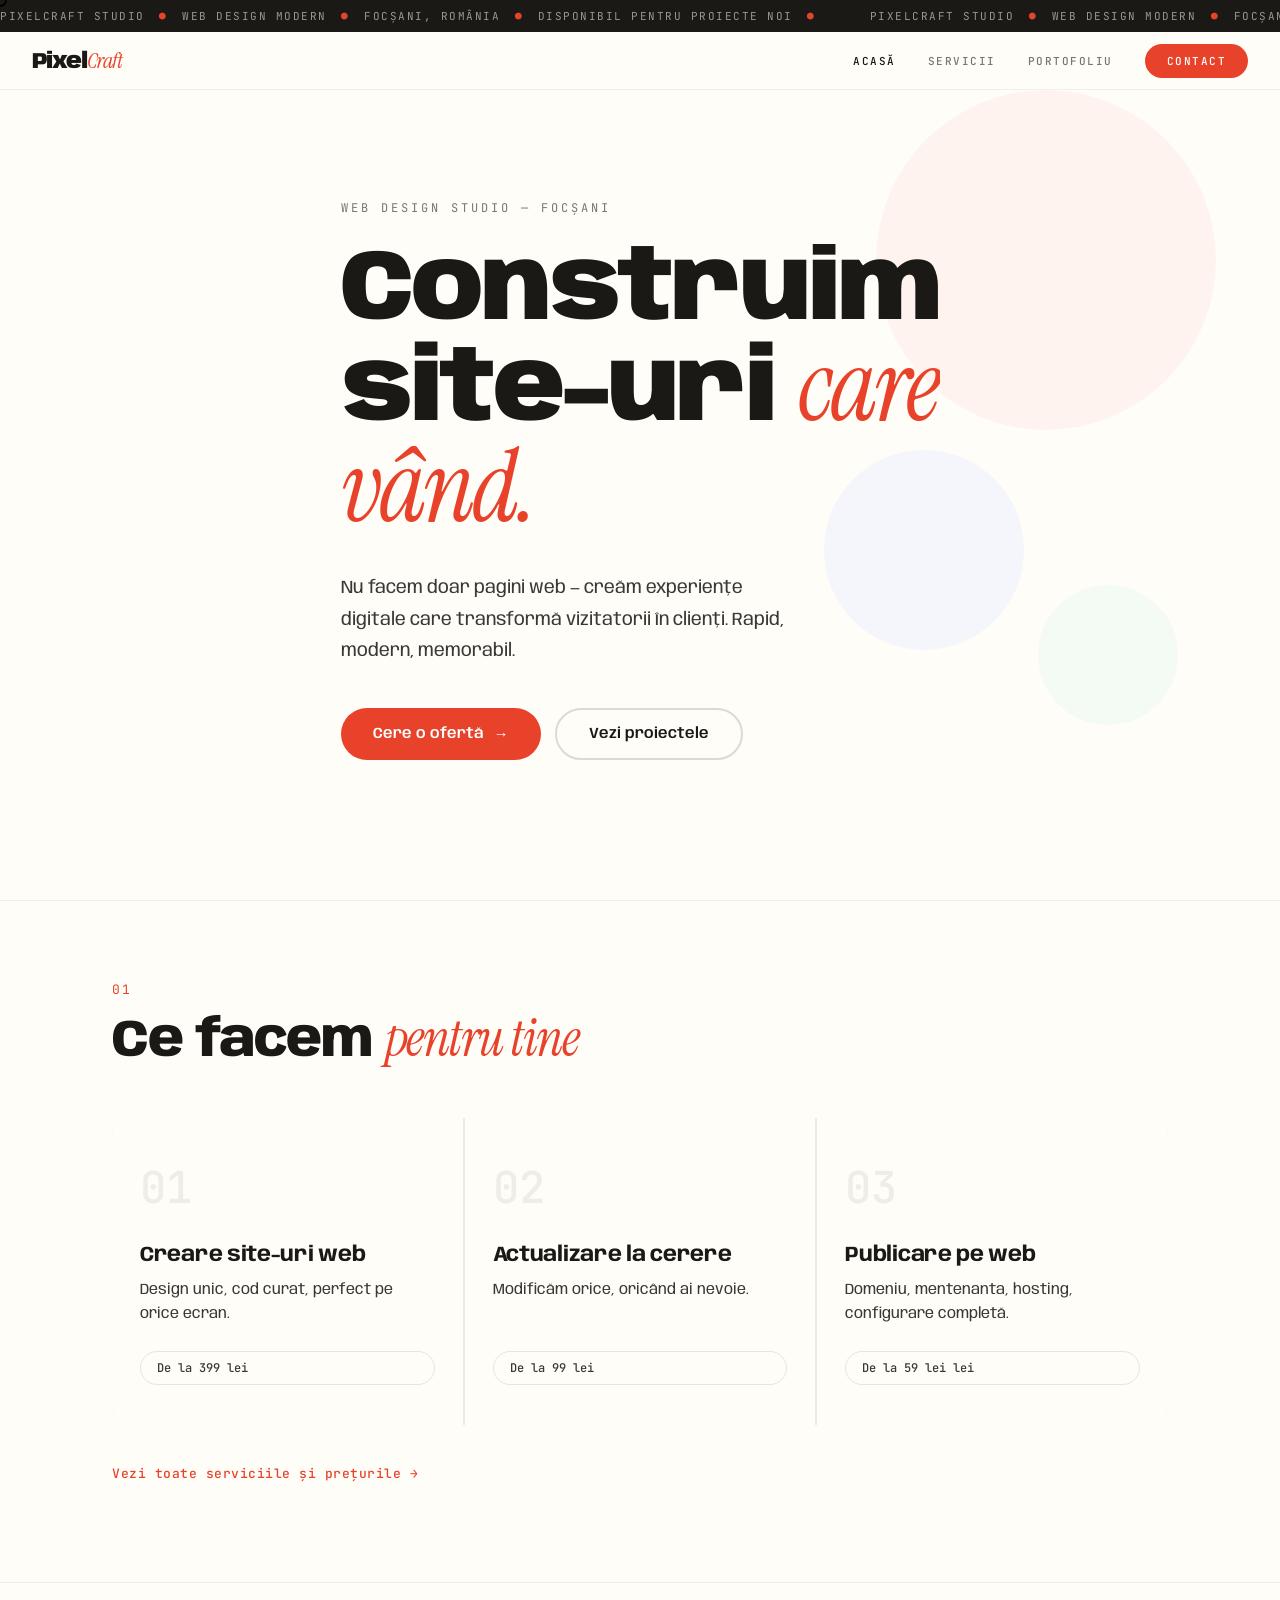
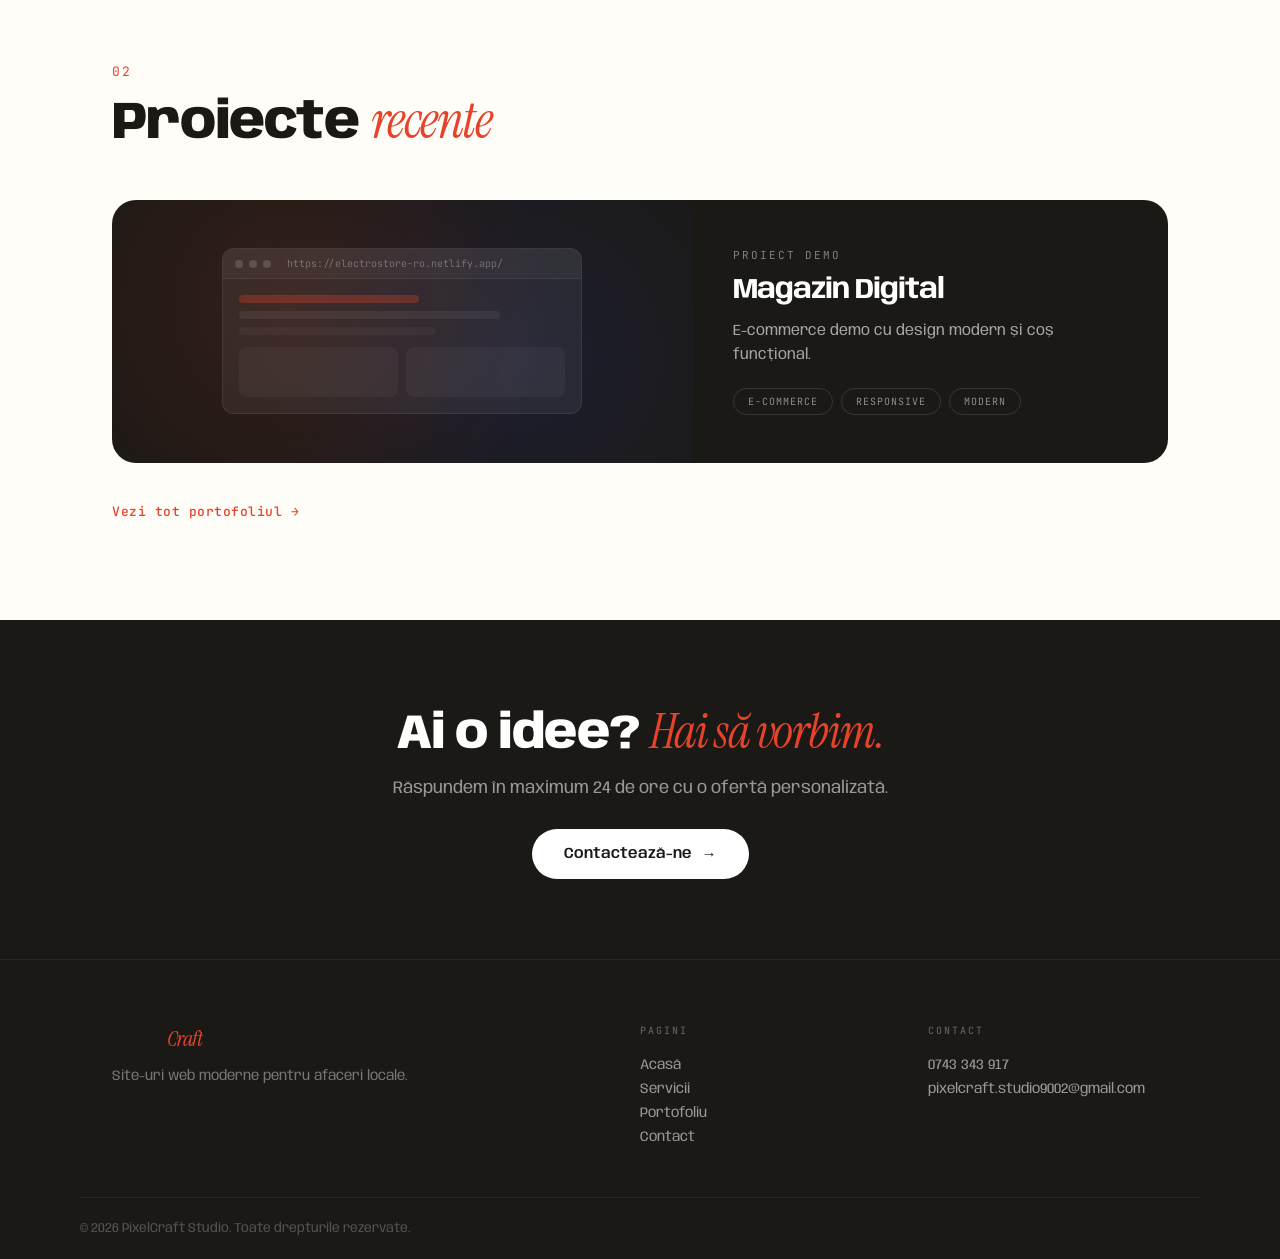
==== index.html @ baebae5f "Add files via upload" ====
<!DOCTYPE html>
<html lang="ro">
<head>
<meta charset="UTF-8">
<meta name="viewport" content="width=device-width, initial-scale=1.0">
<title>PixelCraft Studio — Site-uri Web Moderne</title>
<link href="https://fonts.googleapis.com/css2?family=Instrument+Serif:ital@0;1&family=Anybody:wght@300;400;500;600;700;800;900&family=JetBrains+Mono:wght@400;500&display=swap" rel="stylesheet">
<link rel="stylesheet" href="style.css">
</head>
<body>

<!-- CURSOR -->
<div class="cursor" id="cursor"></div>

<!-- MARQUEE -->
<div class="marquee-wrap">
  <div class="marquee" id="marquee">
    <span>PixelCraft Studio <b class="dot">●</b> Web Design Modern <b class="dot">●</b> Focșani, România <b class="dot">●</b> Disponibil pentru proiecte noi <b class="dot">●</b></span>
    <span>PixelCraft Studio <b class="dot">●</b> Web Design Modern <b class="dot">●</b> Focșani, România <b class="dot">●</b> Disponibil pentru proiecte noi <b class="dot">●</b></span>
    <span>PixelCraft Studio <b class="dot">●</b> Web Design Modern <b class="dot">●</b> Focșani, România <b class="dot">●</b> Disponibil pentru proiecte noi <b class="dot">●</b></span>
    <span>PixelCraft Studio <b class="dot">●</b> Web Design Modern <b class="dot">●</b> Focșani, România <b class="dot">●</b> Disponibil pentru proiecte noi <b class="dot">●</b></span>
  </div>
</div>

<!-- NAV -->
<nav id="navbar">
  <a href="index.html" class="logo">Pixel<i>Craft</i></a>
  <ul class="nav-links" id="navLinks">
    <li><a href="index.html" class="active">Acasă</a></li>
    <li><a href="servicii.html">Servicii</a></li>
    <li><a href="portofoliu.html">Portofoliu</a></li>
    <li><a href="contact.html" class="cta-link">Contact</a></li>
  </ul>
  <button class="hamburger" id="hamburger" aria-label="Meniu">
    <span></span><span></span><span></span>
  </button>
</nav>

<!-- MOBILE MENU -->
<div class="mobile-menu" id="mobileMenu">
  <div class="mobile-menu-inner">
    <a href="index.html" class="mobile-link active">Acasă</a>
    <a href="servicii.html" class="mobile-link">Servicii</a>
    <a href="portofoliu.html" class="mobile-link">Portofoliu</a>
    <a href="contact.html" class="mobile-link">Contact</a>
    <div class="mobile-menu-footer">
      <p>pixelcraft.studio9002@gmail.com</p>
      <p>0743 343 917</p>
    </div>
  </div>
</div>

<!-- HERO -->
<header class="hero">
  <div class="hero-inner">
    <p class="hero-eyebrow anim">Web Design Studio — Focșani</p>
    <h1 class="hero-title">
      <span class="line"><span class="anim anim-d1">Construim</span></span>
      <span class="line"><span class="anim anim-d2">site-uri <em class="accent-italic">care</em></span></span>
      <span class="line"><span class="anim anim-d3"><em class="accent-italic">vând.</em></span></span>
    </h1>
    <p class="hero-desc anim anim-d4">Nu facem doar pagini web — creăm experiențe digitale care transformă vizitatorii în clienți. Rapid, modern, memorabil.</p>
    <div class="hero-buttons anim anim-d5">
      <a href="contact.html" class="btn-primary">Cere o ofertă <span class="btn-arrow">→</span></a>
      <a href="portofoliu.html" class="btn-outline">Vezi proiectele</a>
    </div>
  </div>

  <div class="hero-shapes">
    <div class="blob blob-1"></div>
    <div class="blob blob-2"></div>
    <div class="blob blob-3"></div>
  </div>
</header>

<!-- SERVICII PREVIEW -->
<section class="home-services">
  <div class="container">
    <div class="section-header anim">
      <span class="section-num">01</span>
      <h2 class="section-title">Ce facem <em class="accent-italic">pentru tine</em></h2>
    </div>

    <div class="services-preview">
      <a href="servicii.html" class="service-preview-card anim">
        <span class="sp-num">01</span>
        <h3 class="sp-name">Creare site-uri web</h3>
        <p class="sp-desc">Design unic, cod curat, perfect pe orice ecran.</p>
        <span class="sp-price">De la 399 lei</span>
        <span class="sp-arrow">→</span>
      </a>
      <a href="servicii.html" class="service-preview-card anim anim-delay-1">
        <span class="sp-num">02</span>
        <h3 class="sp-name">Actualizare la cerere</h3>
        <p class="sp-desc">Modificăm orice, oricând ai nevoie.</p>
        <span class="sp-price">De la 99 lei</span>
        <span class="sp-arrow">→</span>
      </a>
      <a href="servicii.html" class="service-preview-card anim anim-delay-2">
        <span class="sp-num">03</span>
        <h3 class="sp-name">Publicare pe web</h3>
        <p class="sp-desc">Domeniu, mentenanta, hosting, configurare completă.</p>
        <span class="sp-price">De la 59 lei lei</span>
        <span class="sp-arrow">→</span>
      </a>
    </div>

    <div class="section-cta anim">
      <a href="servicii.html" class="link-arrow">Vezi toate serviciile și prețurile →</a>
    </div>
  </div>
</section>

<!-- PORTOFOLIU PREVIEW -->
<section class="home-portfolio">
  <div class="container">
    <div class="section-header anim">
      <span class="section-num">02</span>
      <h2 class="section-title">Proiecte <em class="accent-italic">recente</em></h2>
    </div>

    <div class="portfolio-preview anim">
      <div class="pp-card">
        <div class="pp-visual">
          <div class="pp-browser">
            <div class="pp-browser-bar">
              <span class="pp-dot"></span><span class="pp-dot"></span><span class="pp-dot"></span>
              <span class="pp-url">https://electrostore-ro.netlify.app/</span>
            </div>
            <div class="pp-browser-body">
              <div class="pp-line pp-line-accent"></div>
              <div class="pp-line pp-line-80"></div>
              <div class="pp-line pp-line-60"></div>
              <div class="pp-blocks">
                <div class="pp-block"></div>
                <div class="pp-block"></div>
              </div>
            </div>
          </div>
        </div>
        <div class="pp-info">
          <span class="pp-label">Proiect Demo</span>
          <h3 class="pp-name">Magazin Digital</h3>
          <p class="pp-desc">E-commerce demo cu design modern și coș funcțional.</p>
          <div class="pp-tags">
            <span>E-commerce</span><span>Responsive</span><span>Modern</span>
          </div>
        </div>
      </div>
    </div>

    <div class="section-cta anim">
      <a href="portofoliu.html" class="link-arrow">Vezi tot portofoliul →</a>
    </div>
  </div>
</section>

<!-- CTA BAND -->
<section class="cta-band">
  <div class="container">
    <div class="cta-content anim">
      <h2 class="cta-title">Ai o idee? <em class="accent-italic">Hai să vorbim.</em></h2>
      <p class="cta-desc">Răspundem în maximum 24 de ore cu o ofertă personalizată.</p>
      <a href="contact.html" class="btn-primary btn-light">Contactează-ne <span class="btn-arrow">→</span></a>
    </div>
  </div>
</section>

<!-- FOOTER -->
<footer class="site-footer">
  <div class="container footer-grid">
    <div class="footer-brand">
      <span class="logo">Pixel<i>Craft</i></span>
      <p class="footer-tagline">Site-uri web moderne pentru afaceri locale.</p>
    </div>
    <div class="footer-nav">
      <p class="footer-heading">Pagini</p>
      <a href="index.html">Acasă</a>
      <a href="servicii.html">Servicii</a>
      <a href="portofoliu.html">Portofoliu</a>
      <a href="contact.html">Contact</a>
    </div>
    <div class="footer-contact">
      <p class="footer-heading">Contact</p>
      <a href="tel:0743343917">0743 343 917</a>
      <a href="mailto:pixelcraft.studio9002@gmail.com">pixelcraft.studio9002@gmail.com</a>
    </div>
  </div>
  <div class="container footer-bottom">
    <p>© 2026 PixelCraft Studio. Toate drepturile rezervate.</p>
  </div>
</footer>

<script src="main.js"></script>
</body>
</html>
---- style.css ----
/* ===========================
   PIXELCRAFT STUDIO — STYLES
   =========================== */

:root {
  --cream: #FFFDF8;
  --sand: #F5F1EA;
  --ink: #1B1916;
  --ink-body: #3B3835;
  --ink-muted: #7A756E;
  --pop: #E8432A;
  --pop-dark: #C5331C;
  --pop-soft: #FFF0ED;
  --blue: #2B4AFF;
  --blue-soft: #EEF1FF;
  --green: #1A9E5C;
  --green-soft: #EAFAF2;
  --font-display: 'Anybody', sans-serif;
  --font-serif: 'Instrument Serif', serif;
  --font-mono: 'JetBrains Mono', monospace;
}

* { margin: 0; padding: 0; box-sizing: border-box; }
html { scroll-behavior: smooth; }

body {
  font-family: var(--font-display);
  background: var(--cream);
  color: var(--ink);
  overflow-x: hidden;
  cursor: none;
  -webkit-font-smoothing: antialiased;
}

.container {
  max-width: 1120px;
  margin: 0 auto;
  padding: 0 32px;
}

/* ============ CURSOR ============ */
.cursor {
  width: 14px; height: 14px;
  border: 2px solid var(--ink);
  border-radius: 50%;
  position: fixed; top: 0; left: 0;
  pointer-events: none; z-index: 9999;
  transition: width 0.25s, height 0.25s, margin 0.25s, background 0.25s, border-color 0.25s;
  margin-left: -7px; margin-top: -7px;
  mix-blend-mode: difference;
}
.cursor.hover {
  width: 44px; height: 44px;
  margin-left: -22px; margin-top: -22px;
  background: #fff; border-color: #fff;
}

/* ============ MARQUEE ============ */
.marquee-wrap {
  background: var(--ink);
  overflow: hidden;
  padding: 9px 0;
  position: fixed; top: 0; left: 0; right: 0;
  z-index: 200;
}
.marquee {
  display: flex; gap: 48px;
  animation: ticker 22s linear infinite;
  white-space: nowrap; width: max-content;
}
.marquee span {
  font-family: var(--font-mono);
  font-size: 11px;
  letter-spacing: 1.5px;
  text-transform: uppercase;
  color: rgba(255,255,255,0.55);
}
.marquee .dot { color: var(--pop); margin: 0 6px; }
@keyframes ticker {
  0% { transform: translateX(0); }
  100% { transform: translateX(-50%); }
}

/* ============ NAV ============ */
nav {
  position: fixed;
  top: 32px; left: 0; right: 0;
  z-index: 150;
  padding: 14px 32px;
  display: flex; align-items: center; justify-content: space-between;
  background: rgba(255,253,248,0.8);
  backdrop-filter: blur(20px);
  -webkit-backdrop-filter: blur(20px);
  border-bottom: 1px solid rgba(27,25,22,0.06);
}
.logo {
  font-family: var(--font-display);
  font-weight: 900; font-size: 22px;
  text-decoration: none; color: var(--ink);
  letter-spacing: -1px;
}
.logo i {
  font-family: var(--font-serif);
  font-style: italic; color: var(--pop); font-weight: 400;
}
.nav-links {
  display: flex; gap: 32px; list-style: none; align-items: center;
}
.nav-links a {
  font-family: var(--font-mono);
  font-size: 11px; text-transform: uppercase;
  letter-spacing: 1.5px; color: var(--ink-muted);
  text-decoration: none; transition: color 0.3s;
  font-weight: 500;
}
.nav-links a:hover, .nav-links a.active { color: var(--ink); }
.nav-links .cta-link {
  background: var(--pop); color: #fff !important;
  padding: 10px 22px; border-radius: 100px;
  transition: all 0.3s;
}
.nav-links .cta-link:hover { background: var(--pop-dark); transform: scale(1.04); }

.hamburger {
  display: none; background: none; border: none;
  cursor: pointer; padding: 4px; z-index: 210;
}
.hamburger span {
  display: block; width: 26px; height: 2px;
  background: var(--ink); margin: 6px 0;
  transition: all 0.3s; border-radius: 2px;
}
.hamburger.open span:nth-child(1) { transform: rotate(45deg) translate(5px, 6px); }
.hamburger.open span:nth-child(2) { opacity: 0; }
.hamburger.open span:nth-child(3) { transform: rotate(-45deg) translate(5px, -6px); }

/* ============ MOBILE MENU ============ */
.mobile-menu {
  position: fixed; inset: 0;
  background: var(--cream);
  z-index: 190;
  display: flex; align-items: center; justify-content: center;
  opacity: 0; pointer-events: none;
  transition: opacity 0.4s;
}
.mobile-menu.open { opacity: 1; pointer-events: all; }
.mobile-menu-inner { text-align: center; }
.mobile-link {
  display: block;
  font-family: var(--font-display);
  font-weight: 800; font-size: 36px;
  letter-spacing: -1px;
  color: var(--ink); text-decoration: none;
  padding: 14px 0;
  transition: color 0.3s;
}
.mobile-link:hover, .mobile-link.active { color: var(--pop); }
.mobile-menu-footer {
  margin-top: 40px;
  font-family: var(--font-mono);
  font-size: 12px; color: var(--ink-muted);
  line-height: 2;
}

/* ============ TYPOGRAPHY ============ */
.accent-italic {
  font-family: var(--font-serif);
  font-style: italic; font-weight: 400;
  color: var(--pop);
}
.section-num {
  font-family: var(--font-mono);
  font-size: 13px; color: var(--pop);
  letter-spacing: 2px; margin-bottom: 14px;
  display: block;
}
.section-title {
  font-family: var(--font-display);
  font-weight: 800;
  font-size: clamp(32px, 4.5vw, 52px);
  letter-spacing: -1.5px; line-height: 1.05;
  color: var(--ink);
}
.section-header { margin-bottom: 48px; }

/* ============ BUTTONS ============ */
.btn-primary {
  display: inline-flex; align-items: center; gap: 10px;
  background: var(--pop); color: #fff;
  font-family: var(--font-display);
  font-size: 15px; font-weight: 600;
  padding: 16px 32px; border-radius: 100px;
  text-decoration: none; border: none; cursor: pointer;
  transition: all 0.35s cubic-bezier(0.16,1,0.3,1);
}
.btn-primary:hover {
  background: var(--pop-dark);
  transform: translateY(-2px);
  box-shadow: 0 10px 30px rgba(232,67,42,0.25);
}
.btn-arrow { transition: transform 0.3s; }
.btn-primary:hover .btn-arrow { transform: translateX(4px); }

.btn-outline {
  display: inline-flex; align-items: center; gap: 10px;
  background: transparent; color: var(--ink);
  font-family: var(--font-display);
  font-size: 15px; font-weight: 600;
  padding: 16px 32px; border-radius: 100px;
  text-decoration: none;
  border: 2px solid rgba(27,25,22,0.15);
  transition: all 0.35s;
}
.btn-outline:hover {
  border-color: var(--ink);
  transform: translateY(-2px);
}

.btn-light {
  background: #fff; color: var(--ink);
}
.btn-light:hover {
  background: var(--sand);
  box-shadow: 0 10px 30px rgba(0,0,0,0.1);
}

.link-arrow {
  font-family: var(--font-mono);
  font-size: 13px; letter-spacing: 0.5px;
  color: var(--pop); text-decoration: none;
  font-weight: 500;
  transition: letter-spacing 0.3s;
}
.link-arrow:hover { letter-spacing: 1.5px; }

.section-cta { margin-top: 40px; }

/* ============ HERO ============ */
.hero {
  min-height: 100vh;
  display: flex; align-items: center;
  padding: 140px 0 80px;
  position: relative; overflow: hidden;
}
.hero-inner {
  max-width: 1120px; margin: 0 auto;
  padding: 0 32px; position: relative; z-index: 2;
}
.hero-eyebrow {
  font-family: var(--font-mono);
  font-size: 12px; letter-spacing: 3px;
  text-transform: uppercase;
  color: var(--ink-muted); margin-bottom: 28px;
}
.hero-title {
  font-family: var(--font-display);
  font-weight: 900;
  font-size: clamp(48px, 8vw, 100px);
  line-height: 0.95; letter-spacing: -3px;
  margin-bottom: 32px; color: var(--ink);
}
.hero-title .line {
  display: block; overflow: hidden;
}
.hero-title .line span {
  display: inline-block;
}
.hero-desc {
  font-size: 18px; color: var(--ink-body);
  max-width: 460px; line-height: 1.75;
  font-weight: 400; margin-bottom: 40px;
}
.hero-buttons { display: flex; gap: 14px; flex-wrap: wrap; }

.hero-shapes {
  position: absolute; inset: 0; z-index: 1;
  pointer-events: none;
}
.blob {
  position: absolute; border-radius: 50%;
  animation: morph 10s ease-in-out infinite;
}
.blob-1 {
  width: 340px; height: 340px;
  background: var(--pop-soft);
  top: 10%; right: 5%;
  opacity: 0.7;
}
.blob-2 {
  width: 200px; height: 200px;
  background: var(--blue-soft);
  top: 50%; right: 20%;
  animation-delay: -3s; opacity: 0.6;
}
.blob-3 {
  width: 140px; height: 140px;
  background: var(--green-soft);
  top: 65%; right: 8%;
  animation-delay: -6s; opacity: 0.5;
}
@keyframes morph {
  0%, 100% { border-radius: 60% 40% 30% 70% / 60% 30% 70% 40%; }
  33% { border-radius: 30% 60% 70% 40% / 50% 60% 30% 60%; }
  66% { border-radius: 50% 60% 30% 60% / 30% 40% 70% 60%; }
}

/* ============ HOME SERVICES ============ */
.home-services {
  padding: 80px 0 100px;
  border-top: 1px solid rgba(27,25,22,0.06);
}
.services-preview {
  display: grid; grid-template-columns: repeat(3, 1fr);
  gap: 2px; background: rgba(27,25,22,0.08);
  border-radius: 20px; overflow: hidden;
}
.service-preview-card {
  background: var(--cream);
  padding: 40px 28px;
  text-decoration: none; color: var(--ink);
  position: relative; overflow: hidden;
  transition: all 0.5s cubic-bezier(0.16,1,0.3,1);
  display: flex; flex-direction: column;
}
.service-preview-card::before {
  content: ''; position: absolute; inset: 0;
  background: var(--ink);
  transform: translateY(101%);
  transition: transform 0.5s cubic-bezier(0.16,1,0.3,1);
  z-index: 0;
}
.service-preview-card:hover::before { transform: translateY(0); }
.service-preview-card > * { position: relative; z-index: 1; }
.service-preview-card:hover { color: #fff; }
.service-preview-card:hover .sp-num { color: var(--pop); }
.service-preview-card:hover .sp-desc { color: rgba(255,255,255,0.6); }
.service-preview-card:hover .sp-price { background: rgba(255,255,255,0.1); color: #fff; border-color: rgba(255,255,255,0.2); }
.service-preview-card:hover .sp-arrow { opacity: 1; transform: translateX(0); }

.sp-num {
  font-family: var(--font-mono);
  font-size: 44px; font-weight: 500;
  color: rgba(27,25,22,0.07);
  margin-bottom: 28px; transition: color 0.5s;
}
.sp-name {
  font-family: var(--font-display);
  font-size: 21px; font-weight: 700;
  letter-spacing: -0.3px; margin-bottom: 12px;
}
.sp-desc {
  font-size: 15px; color: var(--ink-body);
  line-height: 1.65; font-weight: 400;
  margin-bottom: 24px; transition: color 0.5s;
  flex: 1;
}
.sp-price {
  display: inline-block;
  font-family: var(--font-mono);
  font-size: 12px; font-weight: 500;
  padding: 8px 16px;
  border: 1px solid rgba(27,25,22,0.1);
  border-radius: 100px;
  color: var(--ink-body);
  transition: all 0.5s;
}
.sp-arrow {
  position: absolute;
  bottom: 40px; right: 28px;
  font-size: 22px; color: var(--pop);
  opacity: 0; transform: translateX(-10px);
  transition: all 0.4s;
}

/* ============ HOME PORTFOLIO ============ */
.home-portfolio {
  padding: 80px 0 100px;
  border-top: 1px solid rgba(27,25,22,0.06);
}
.portfolio-preview { margin-top: 0; }
.pp-card {
  display: grid; grid-template-columns: 1.1fr 0.9fr;
  background: var(--ink); border-radius: 24px;
  overflow: hidden;
  transition: transform 0.5s cubic-bezier(0.16,1,0.3,1);
}
.pp-card:hover { transform: scale(0.99); }

.pp-visual {
  padding: 40px; display: flex;
  align-items: center; justify-content: center;
  position: relative;
  background:
    radial-gradient(circle at 30% 40%, rgba(232,67,42,0.12) 0%, transparent 60%),
    radial-gradient(circle at 70% 60%, rgba(43,74,255,0.1) 0%, transparent 60%);
}
.pp-browser {
  width: 100%; max-width: 360px;
  background: rgba(255,255,255,0.06);
  border: 1px solid rgba(255,255,255,0.08);
  border-radius: 12px; overflow: hidden;
}
.pp-browser-bar {
  height: 30px;
  background: rgba(255,255,255,0.04);
  display: flex; align-items: center;
  gap: 6px; padding: 0 12px;
  border-bottom: 1px solid rgba(255,255,255,0.06);
}
.pp-dot {
  width: 8px; height: 8px;
  border-radius: 50%;
  background: rgba(255,255,255,0.15);
}
.pp-url {
  font-family: var(--font-mono);
  font-size: 10px; color: rgba(255,255,255,0.3);
  margin-left: 10px;
}
.pp-browser-body { padding: 16px; }
.pp-line {
  height: 8px; border-radius: 100px;
  margin-bottom: 8px;
}
.pp-line-accent { width: 55%; background: rgba(232,67,42,0.3); }
.pp-line-80 { width: 80%; background: rgba(255,255,255,0.06); }
.pp-line-60 { width: 60%; background: rgba(255,255,255,0.04); }
.pp-blocks {
  display: grid; grid-template-columns: 1fr 1fr;
  gap: 8px; margin-top: 12px;
}
.pp-block {
  height: 50px; border-radius: 8px;
  background: rgba(255,255,255,0.04);
}

.pp-info {
  padding: 48px 40px;
  display: flex; flex-direction: column;
  justify-content: center; color: #fff;
}
.pp-label {
  font-family: var(--font-mono);
  font-size: 11px; letter-spacing: 2px;
  text-transform: uppercase;
  color: rgba(255,255,255,0.45);
  margin-bottom: 14px;
}
.pp-name {
  font-family: var(--font-display);
  font-size: 28px; font-weight: 700;
  letter-spacing: -1px; margin-bottom: 14px;
}
.pp-desc {
  font-size: 15px; color: rgba(255,255,255,0.6);
  line-height: 1.65; margin-bottom: 20px;
}
.pp-tags { display: flex; gap: 8px; flex-wrap: wrap; }
.pp-tags span {
  font-family: var(--font-mono);
  font-size: 10px; letter-spacing: 1px;
  text-transform: uppercase;
  padding: 6px 14px; border-radius: 100px;
  border: 1px solid rgba(255,255,255,0.12);
  color: rgba(255,255,255,0.5);
}

/* ============ CTA BAND ============ */
.cta-band {
  background: var(--ink);
  padding: 80px 0;
}
.cta-content { text-align: center; }
.cta-title {
  font-family: var(--font-display);
  font-weight: 800;
  font-size: clamp(30px, 4vw, 48px);
  letter-spacing: -1.5px;
  color: #fff; margin-bottom: 16px;
}
.cta-desc {
  font-size: 17px; color: rgba(255,255,255,0.55);
  margin-bottom: 32px; font-weight: 400;
}

/* ============ FOOTER ============ */
.site-footer {
  background: var(--ink);
  padding: 64px 0 0;
  border-top: 1px solid rgba(255,255,255,0.05);
}
.footer-grid {
  display: grid;
  grid-template-columns: 2fr 1fr 1fr;
  gap: 48px;
  padding-bottom: 48px;
  border-bottom: 1px solid rgba(255,255,255,0.06);
}
.footer-brand .logo { display: inline-block; margin-bottom: 12px; }
.footer-brand .logo i { color: var(--pop); }
.footer-tagline {
  font-size: 14px; color: rgba(255,255,255,0.4);
  font-weight: 400; line-height: 1.6;
}
.footer-heading {
  font-family: var(--font-mono);
  font-size: 10px; letter-spacing: 2px;
  text-transform: uppercase;
  color: rgba(255,255,255,0.35);
  margin-bottom: 16px;
}
.footer-nav a, .footer-contact a {
  display: block;
  font-size: 14px; color: rgba(255,255,255,0.55);
  text-decoration: none;
  padding: 5px 0; transition: color 0.3s;
}
.footer-nav a:hover, .footer-contact a:hover { color: #fff; }
.footer-bottom {
  padding: 24px 0;
  font-size: 13px; color: rgba(255,255,255,0.25);
}

/* ============ ANIMATIONS ============ */
.anim {
  opacity: 0; transform: translateY(30px);
  transition: all 0.8s cubic-bezier(0.16,1,0.3,1);
}
.anim.in { opacity: 1; transform: translateY(0); }
.anim-delay-1 { transition-delay: 0.1s; }
.anim-delay-2 { transition-delay: 0.2s; }
.anim-d1 { transition-delay: 0.2s; }
.anim-d2 { transition-delay: 0.35s; }
.anim-d3 { transition-delay: 0.5s; }
.anim-d4 { transition-delay: 0.65s; }
.anim-d5 { transition-delay: 0.8s; }

/* ============ SERVICII PAGE ============ */
.page-header {
  padding: 160px 0 60px;
  border-bottom: 1px solid rgba(27,25,22,0.06);
}
.page-title {
  font-family: var(--font-display);
  font-weight: 900;
  font-size: clamp(40px, 6vw, 72px);
  letter-spacing: -2px; line-height: 1;
  color: var(--ink); margin-bottom: 16px;
}
.page-subtitle {
  font-size: 18px; color: var(--ink-body);
  font-weight: 400; max-width: 500px;
  line-height: 1.7;
}

.services-full {
  padding: 80px 0;
}
.service-full-card {
  display: grid; grid-template-columns: 1fr 1.3fr;
  gap: 60px; padding: 60px 0;
  border-bottom: 1px solid rgba(27,25,22,0.06);
  align-items: start;
}
.service-full-card:last-child { border-bottom: none; }
.sf-left {}
.sf-num {
  font-family: var(--font-mono);
  font-size: 64px; font-weight: 500;
  color: rgba(27,25,22,0.06);
  margin-bottom: 16px;
}
.sf-name {
  font-family: var(--font-display);
  font-size: 32px; font-weight: 800;
  letter-spacing: -1px; margin-bottom: 8px;
}
.sf-price-tag {
  font-family: var(--font-mono);
  font-size: 14px; font-weight: 500;
  color: var(--pop);
}
.sf-right {}
.sf-desc {
  font-size: 16px; color: var(--ink-body);
  line-height: 1.8; margin-bottom: 24px;
  font-weight: 400;
}
.sf-features {
  list-style: none;
  display: flex; flex-direction: column; gap: 12px;
}
.sf-features li {
  font-size: 15px; color: var(--ink-body);
  display: flex; align-items: center; gap: 12px;
  font-weight: 400;
}
.sf-features li::before {
  content: '→';
  color: var(--pop);
  font-weight: 600;
  flex-shrink: 0;
}

/* PRICING TABLE on Servicii page */
.pricing-section {
  padding: 80px 0 100px;
  border-top: 1px solid rgba(27,25,22,0.06);
}
.pricing-layout {
  display: grid; grid-template-columns: repeat(3, 1fr);
  gap: 0; margin-top: 48px;
  border: 1px solid rgba(27,25,22,0.08);
  border-radius: 24px; overflow: hidden;
}
.pricing-col {
  padding: 44px 28px;
  border-right: 1px solid rgba(27,25,22,0.06);
  transition: all 0.4s;
}
.pricing-col:last-child { border-right: none; }
.pricing-col.highlight { background: var(--ink); color: #fff; }
.pricing-col:not(.highlight):hover { background: var(--sand); }

.pricing-badge {
  font-family: var(--font-mono);
  font-size: 10px; letter-spacing: 2px;
  text-transform: uppercase;
  padding: 6px 14px; border-radius: 100px;
  display: inline-block; margin-bottom: 20px;
}
.pricing-col:not(.highlight) .pricing-badge { background: var(--sand); color: var(--ink-muted); }
.pricing-col.highlight .pricing-badge { background: var(--pop); color: #fff; }

.pricing-tier {
  font-family: var(--font-display);
  font-weight: 700; font-size: 22px;
  letter-spacing: -0.5px; margin-bottom: 6px;
}
.pricing-tier-desc {
  font-size: 14px; font-weight: 400; margin-bottom: 28px;
}
.pricing-col:not(.highlight) .pricing-tier-desc { color: var(--ink-muted); }
.pricing-col.highlight .pricing-tier-desc { color: rgba(255,255,255,0.5); }

.pricing-price {
  font-family: var(--font-display);
  font-weight: 900; font-size: 40px;
  letter-spacing: -2px; margin-bottom: 4px;
}
.pricing-price span { font-size: 16px; font-weight: 400; letter-spacing: 0; }
.pricing-col:not(.highlight) .pricing-price span { color: var(--ink-muted); }
.pricing-col.highlight .pricing-price span { color: rgba(255,255,255,0.5); }

.pricing-from {
  font-family: var(--font-mono);
  font-size: 11px; letter-spacing: 1px;
  margin-bottom: 28px;
}
.pricing-col:not(.highlight) .pricing-from { color: var(--ink-muted); }
.pricing-col.highlight .pricing-from { color: rgba(255,255,255,0.4); }

.pricing-list {
  list-style: none;
  display: flex; flex-direction: column; gap: 12px;
  margin-bottom: 32px;
}
.pricing-list li {
  font-size: 14px; font-weight: 400;
  display: flex; align-items: center; gap: 10px;
}
.pricing-list li::before {
  content: '→'; font-size: 12px; color: var(--pop);
  flex-shrink: 0;
}
.pricing-col:not(.highlight) .pricing-list li { color: var(--ink-body); }
.pricing-col.highlight .pricing-list li { color: rgba(255,255,255,0.7); }

.pricing-cta {
  display: block; width: 100%; padding: 14px;
  text-align: center;
  font-family: var(--font-mono);
  font-size: 12px; letter-spacing: 1.5px;
  text-transform: uppercase; text-decoration: none;
  border-radius: 100px; transition: all 0.3s;
}
.pricing-col:not(.highlight) .pricing-cta {
  border: 1px solid rgba(27,25,22,0.12); color: var(--ink);
}
.pricing-col:not(.highlight) .pricing-cta:hover {
  background: var(--ink); color: #fff; border-color: var(--ink);
}
.pricing-col.highlight .pricing-cta {
  background: var(--pop); color: #fff; border: none;
}
.pricing-col.highlight .pricing-cta:hover {
  background: var(--pop-dark); transform: scale(1.02);
}

/* ============ PORTOFOLIU PAGE ============ */
.portfolio-full { padding: 80px 0 100px; }
.portfolio-full-grid {
  display: grid; grid-template-columns: 1fr 1fr;
  gap: 28px;
}
.pf-card {
  border-radius: 20px; overflow: hidden;
  border: 1px solid rgba(27,25,22,0.06);
  transition: all 0.5s cubic-bezier(0.16,1,0.3,1);
  background: var(--cream);
}
.pf-card:hover {
  transform: translateY(-6px);
  box-shadow: 0 20px 50px rgba(0,0,0,0.07);
}
.pf-thumb {
  aspect-ratio: 16/9;
  background: var(--ink);
  display: flex; align-items: center; justify-content: center;
  position: relative; overflow: hidden;
  padding: 24px;
}
.pf-thumb::before {
  content: ''; position: absolute; inset: 0;
  background:
    radial-gradient(circle at 25% 35%, rgba(232,67,42,0.12), transparent 55%),
    radial-gradient(circle at 75% 65%, rgba(43,74,255,0.1), transparent 55%);
}
.pf-thumb .pp-browser {
  position: relative; z-index: 1;
  width: 85%; max-width: 340px;
}
.pf-info { padding: 28px; }
.pf-info h3 {
  font-family: var(--font-display);
  font-size: 22px; font-weight: 700;
  letter-spacing: -0.5px; margin-bottom: 8px;
  color: var(--ink);
}
.pf-info p {
  font-size: 15px; color: var(--ink-body);
  line-height: 1.6; margin-bottom: 16px;
}
.pf-info .pp-tags span {
  color: var(--ink-muted);
  border-color: rgba(27,25,22,0.1);
}

.pf-coming {
  border: 2px dashed rgba(27,25,22,0.12);
  background: transparent;
  display: flex; align-items: center; justify-content: center;
  min-height: 340px; text-align: center;
}
.pf-coming:hover { transform: none; box-shadow: none; }
.pf-coming-inner { padding: 40px; }
.pf-coming-icon {
  font-size: 36px; margin-bottom: 16px;
  animation: pulse-icon 3s ease-in-out infinite;
}
@keyframes pulse-icon {
  0%, 100% { transform: scale(1); }
  50% { transform: scale(1.15); }
}
.pf-coming-inner h3 {
  font-family: var(--font-display);
  font-size: 20px; font-weight: 700;
  margin-bottom: 8px; color: var(--ink);
}
.pf-coming-inner p {
  font-size: 14px; color: var(--ink-muted);
  line-height: 1.6;
}

/* ============ CONTACT PAGE ============ */
.contact-full { padding: 80px 0 100px; }
.contact-grid {
  display: grid; grid-template-columns: 1fr 1fr;
  gap: 64px; align-items: start;
}
.contact-text {
  font-size: 17px; color: var(--ink-body);
  line-height: 1.8; margin-bottom: 40px;
  font-weight: 400;
}
.contact-info-item {
  display: flex; align-items: center; gap: 18px;
  padding: 22px 0;
  border-bottom: 1px solid rgba(27,25,22,0.06);
}
.ci-icon {
  width: 50px; height: 50px;
  border-radius: 14px;
  display: flex; align-items: center; justify-content: center;
  font-size: 22px; flex-shrink: 0;
}
.ci-icon.phone { background: var(--green-soft); }
.ci-icon.email { background: var(--blue-soft); }
.ci-label {
  font-family: var(--font-mono);
  font-size: 10px; letter-spacing: 2px;
  text-transform: uppercase;
  color: var(--ink-muted); margin-bottom: 4px;
}
.ci-value {
  font-size: 17px; font-weight: 600;
}
.ci-value a {
  color: var(--ink); text-decoration: none;
  transition: color 0.3s;
}
.ci-value a:hover { color: var(--pop); }

.contact-form-card {
  background: var(--sand);
  border-radius: 24px; padding: 40px;
}
.cf-title {
  font-family: var(--font-display);
  font-size: 22px; font-weight: 700;
  letter-spacing: -0.5px; margin-bottom: 28px;
  color: var(--ink);
}
.cf-row { margin-bottom: 20px; }
.cf-label {
  font-family: var(--font-mono);
  font-size: 10px; letter-spacing: 2px;
  text-transform: uppercase;
  color: var(--ink-muted); margin-bottom: 6px;
  display: block;
}
.cf-input {
  width: 100%;
  padding: 14px 0;
  border: none;
  border-bottom: 2px solid rgba(27,25,22,0.08);
  background: transparent;
  font-family: var(--font-display);
  font-size: 16px; font-weight: 400;
  color: var(--ink); outline: none;
  transition: border-color 0.3s;
}
.cf-input:focus { border-color: var(--pop); }
.cf-input::placeholder { color: var(--ink-muted); }
textarea.cf-input {
  resize: vertical; min-height: 100px;
  font-family: var(--font-display);
}
.cf-submit {
  width: 100%; padding: 16px; margin-top: 28px;
  background: var(--ink); color: #fff;
  font-family: var(--font-mono);
  font-size: 12px; letter-spacing: 2px;
  text-transform: uppercase;
  border: none; border-radius: 100px;
  cursor: pointer; transition: all 0.35s;
}
.cf-submit:hover {
  background: var(--pop);
  transform: translateY(-2px);
}

/* ============ RESPONSIVE ============ */
@media (max-width: 900px) {
  .container { padding: 0 24px; }
  nav { padding: 12px 24px; }
  .nav-links { display: none; }
  .hamburger { display: block; }

  .hero { padding: 130px 0 60px; }
  .hero-inner { padding: 0 24px; }
  .hero-title { letter-spacing: -2px; }
  .hero-buttons { flex-direction: column; }
  .btn-primary, .btn-outline { width: 100%; justify-content: center; text-align: center; }

  .blob { display: none; }

  .services-preview { grid-template-columns: 1fr; }
  .pp-card { grid-template-columns: 1fr; }
  .pp-visual { min-height: 240px; }
  .pp-info { padding: 32px 24px; }

  .pricing-layout { grid-template-columns: 1fr; border-radius: 16px; }
  .pricing-col { border-right: none; border-bottom: 1px solid rgba(27,25,22,0.06); }
  .pricing-col:last-child { border-bottom: none; }

  .service-full-card { grid-template-columns: 1fr; gap: 24px; }
  .portfolio-full-grid { grid-template-columns: 1fr; }
  .contact-grid { grid-template-columns: 1fr; gap: 40px; }

  .footer-grid { grid-template-columns: 1fr; gap: 32px; }
  .site-footer { padding: 48px 0 0; }

  .cursor { display: none; }
  body { cursor: auto; }
}

@media (max-width: 480px) {
  .hero-title { font-size: 40px; letter-spacing: -1.5px; }
  .page-title { font-size: 36px; }
  .section-title { font-size: 28px; }
  .service-preview-card { padding: 32px 20px; }
  .sp-num { font-size: 36px; }
  .pricing-col { padding: 36px 24px; }
}
</style>
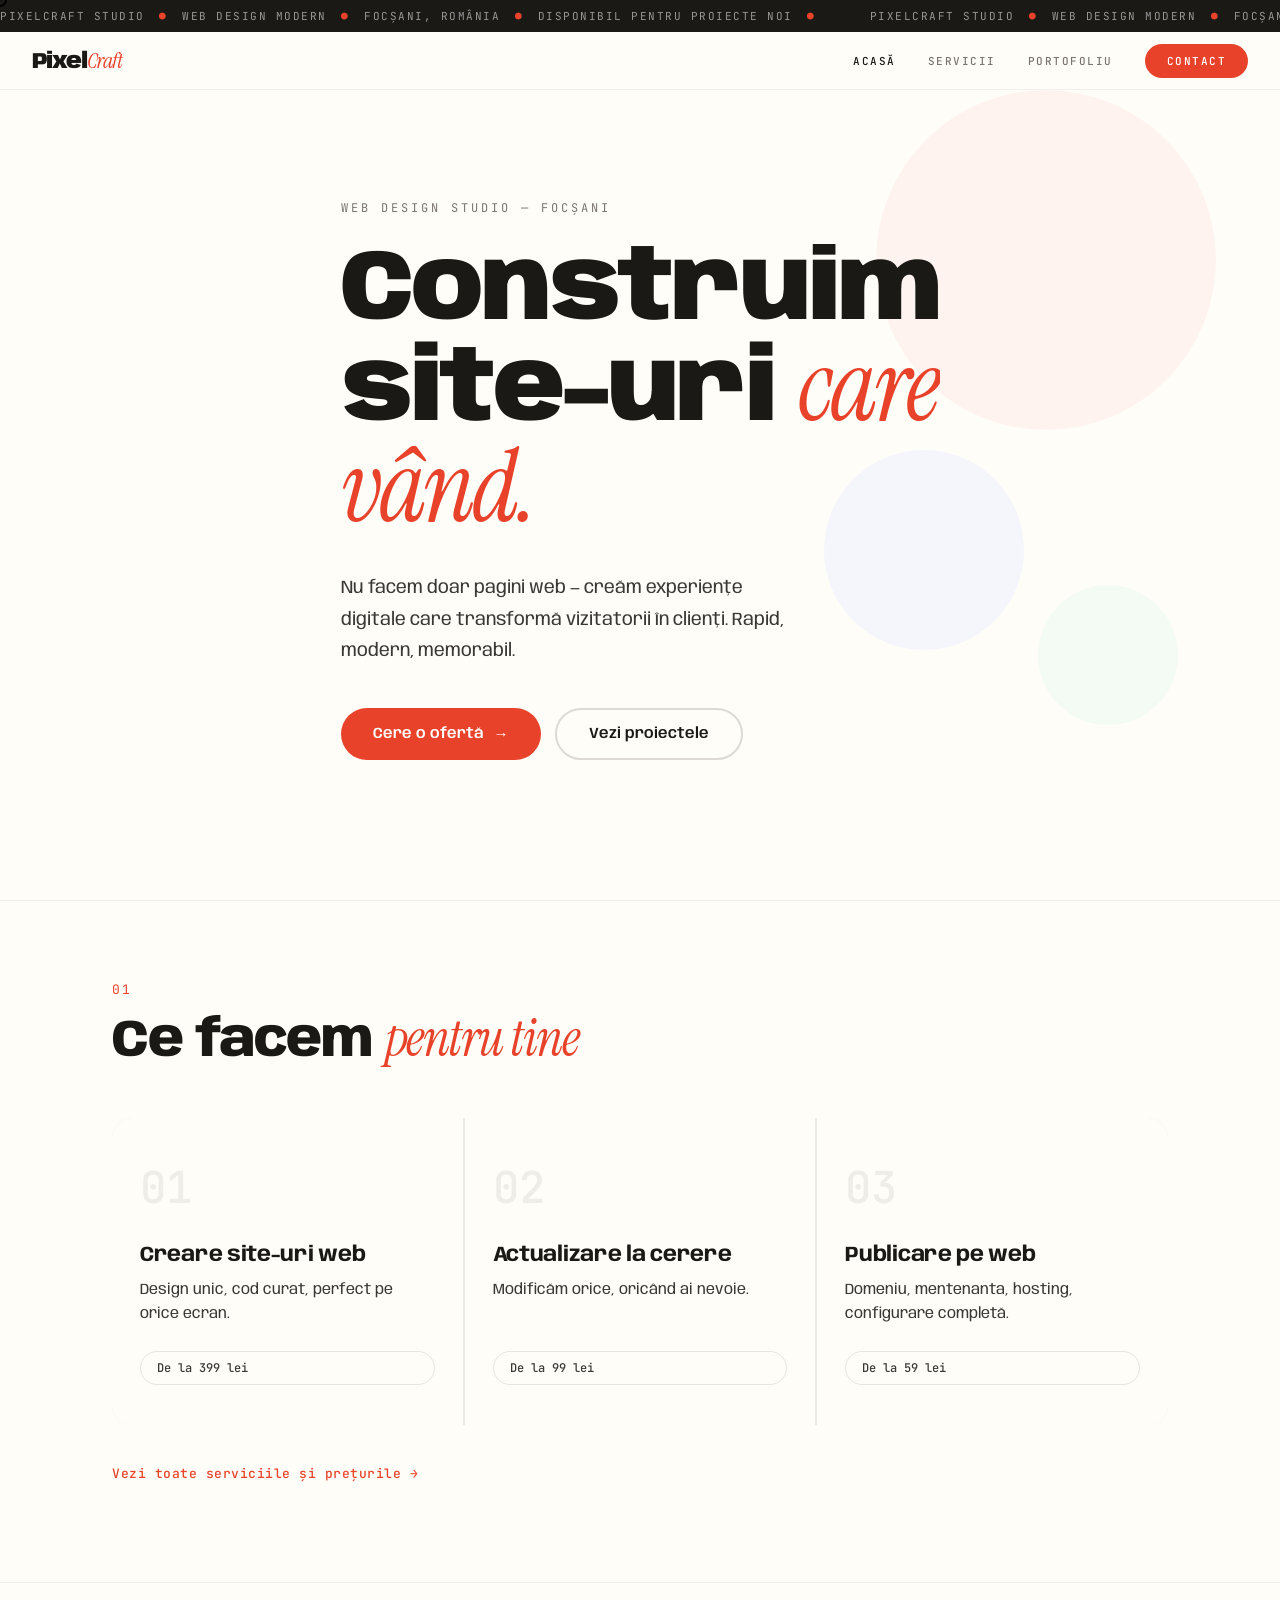
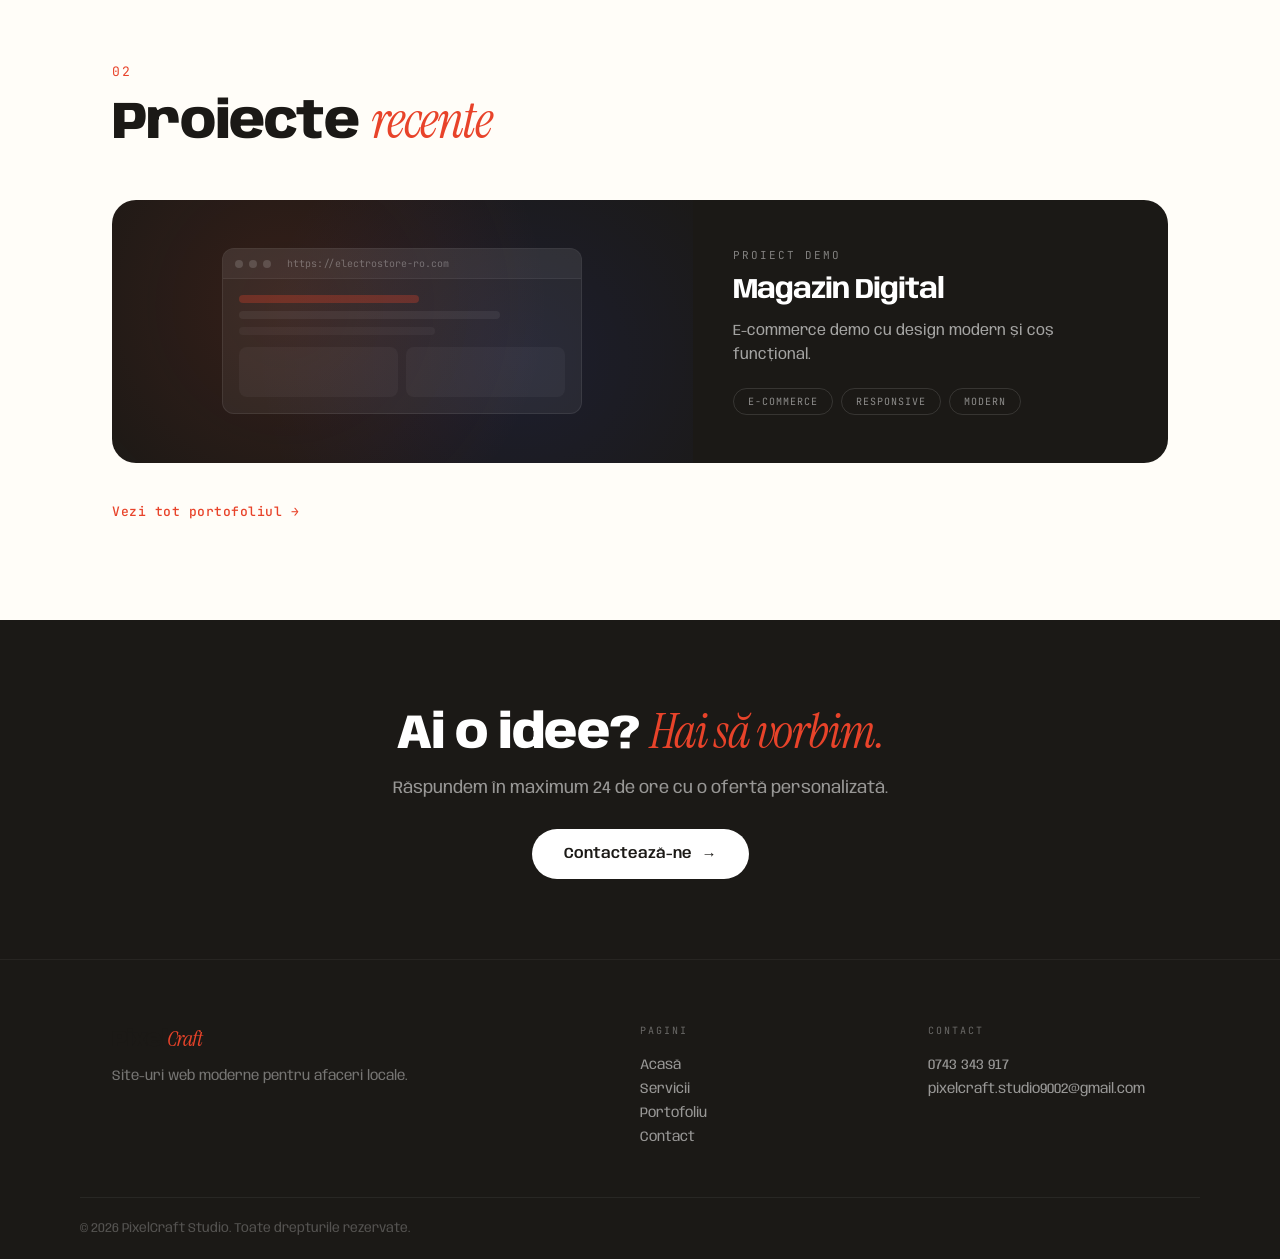
==== commit a43bbd87: "Update index.html" ====
--- a/index.html
+++ b/index.html
@@ -100,7 +100,7 @@
         <span class="sp-num">03</span>
         <h3 class="sp-name">Publicare pe web</h3>
         <p class="sp-desc">Domeniu, mentenanta, hosting, configurare completă.</p>
-        <span class="sp-price">De la 59 lei lei</span>
+        <span class="sp-price">De la 59 lei</span>
         <span class="sp-arrow">→</span>
       </a>
     </div>
@@ -125,7 +125,7 @@
           <div class="pp-browser">
             <div class="pp-browser-bar">
               <span class="pp-dot"></span><span class="pp-dot"></span><span class="pp-dot"></span>
-              <span class="pp-url">https://electrostore-ro.netlify.app/</span>
+              <span class="pp-url">https://electrostore-ro.com</span>
             </div>
             <div class="pp-browser-body">
               <div class="pp-line pp-line-accent"></div>
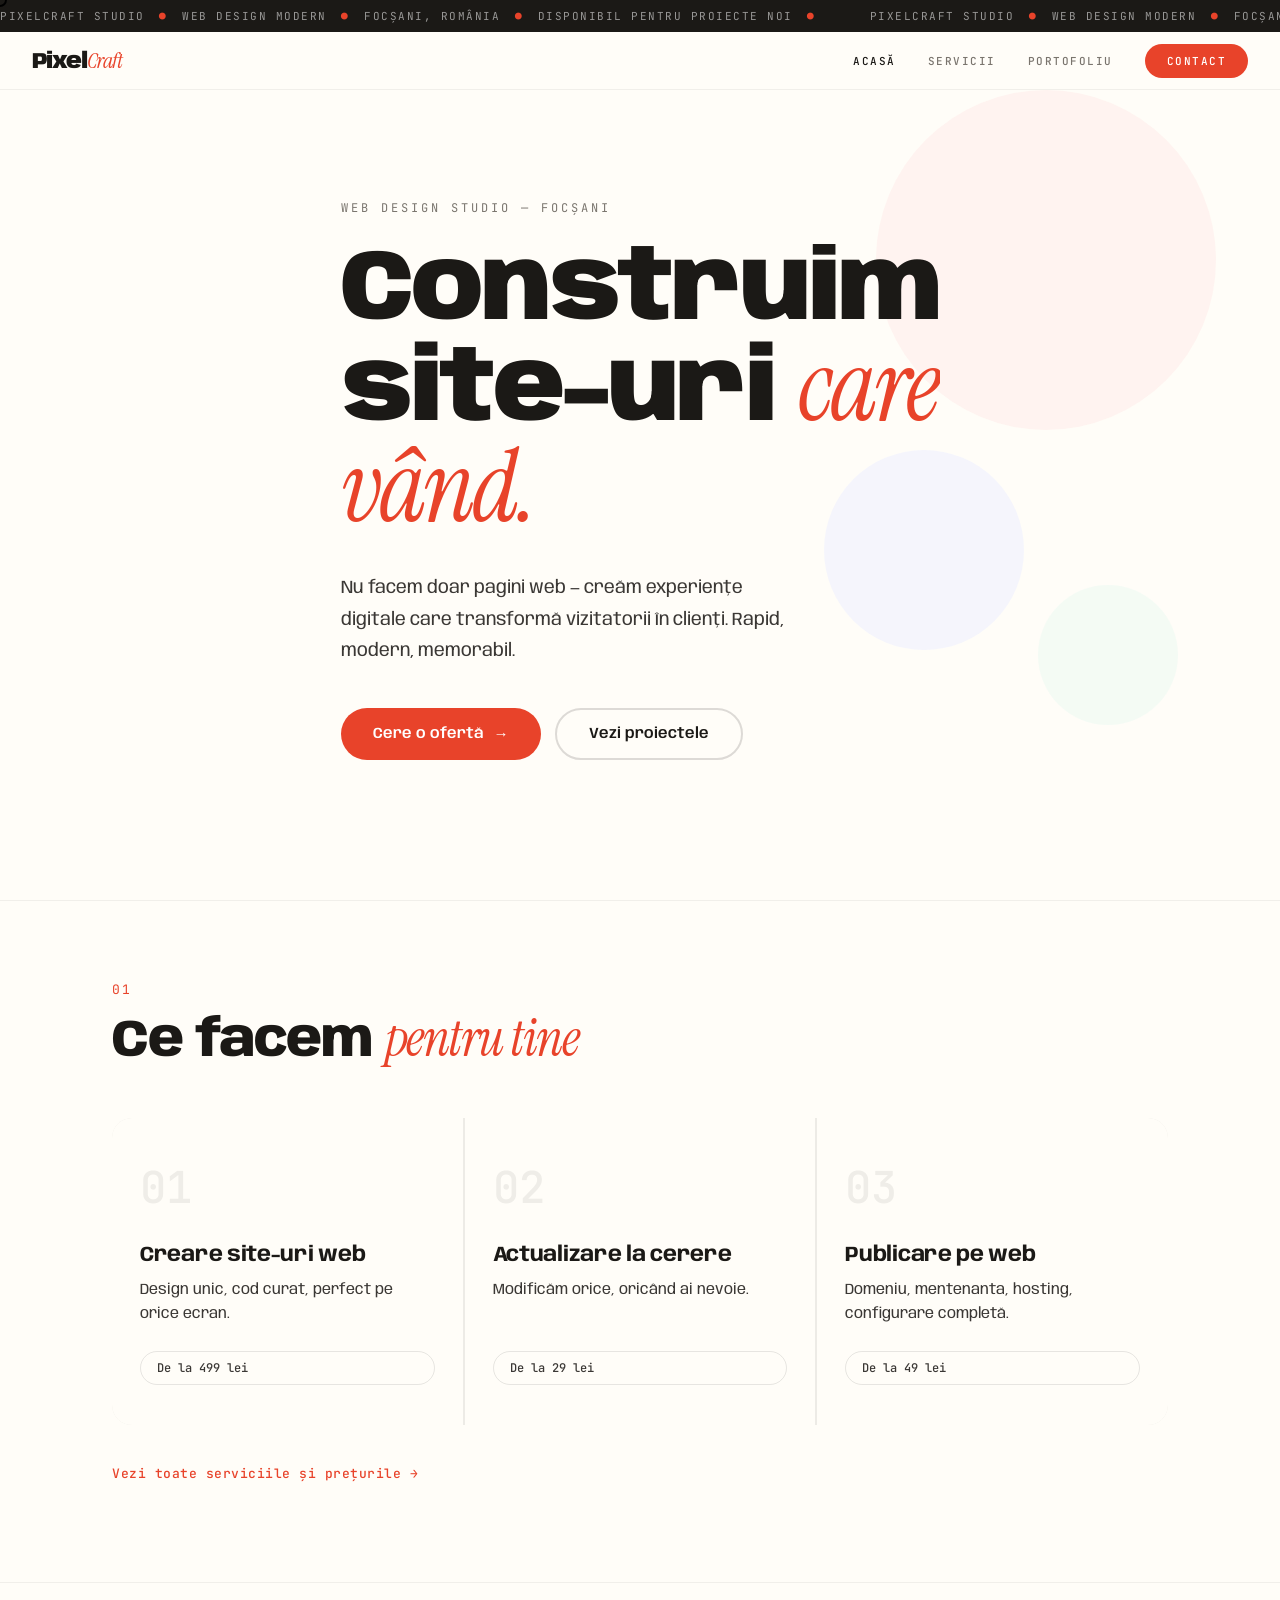
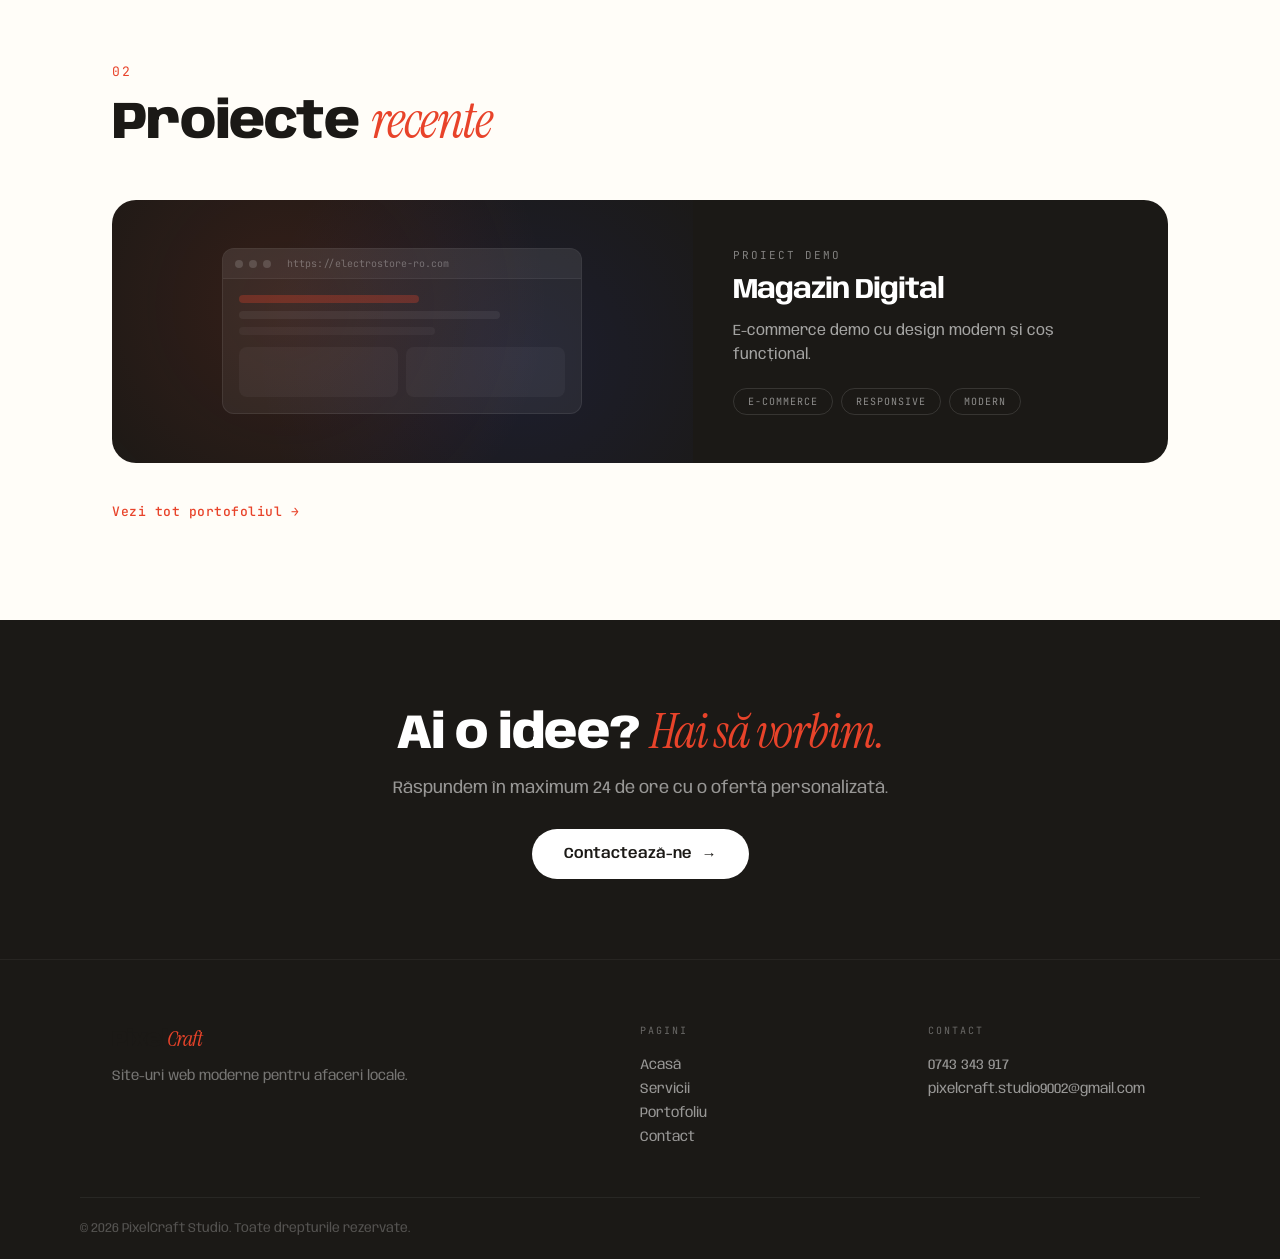
==== commit ed9d101d: "Update index.html" ====
--- a/index.html
+++ b/index.html
@@ -86,21 +86,21 @@
         <span class="sp-num">01</span>
         <h3 class="sp-name">Creare site-uri web</h3>
         <p class="sp-desc">Design unic, cod curat, perfect pe orice ecran.</p>
-        <span class="sp-price">De la 399 lei</span>
+        <span class="sp-price">De la 499 lei</span>
         <span class="sp-arrow">→</span>
       </a>
       <a href="servicii.html" class="service-preview-card anim anim-delay-1">
         <span class="sp-num">02</span>
         <h3 class="sp-name">Actualizare la cerere</h3>
         <p class="sp-desc">Modificăm orice, oricând ai nevoie.</p>
-        <span class="sp-price">De la 99 lei</span>
+        <span class="sp-price">De la 29 lei</span>
         <span class="sp-arrow">→</span>
       </a>
       <a href="servicii.html" class="service-preview-card anim anim-delay-2">
         <span class="sp-num">03</span>
         <h3 class="sp-name">Publicare pe web</h3>
         <p class="sp-desc">Domeniu, mentenanta, hosting, configurare completă.</p>
-        <span class="sp-price">De la 59 lei</span>
+        <span class="sp-price">De la 49 lei</span>
         <span class="sp-arrow">→</span>
       </a>
     </div>
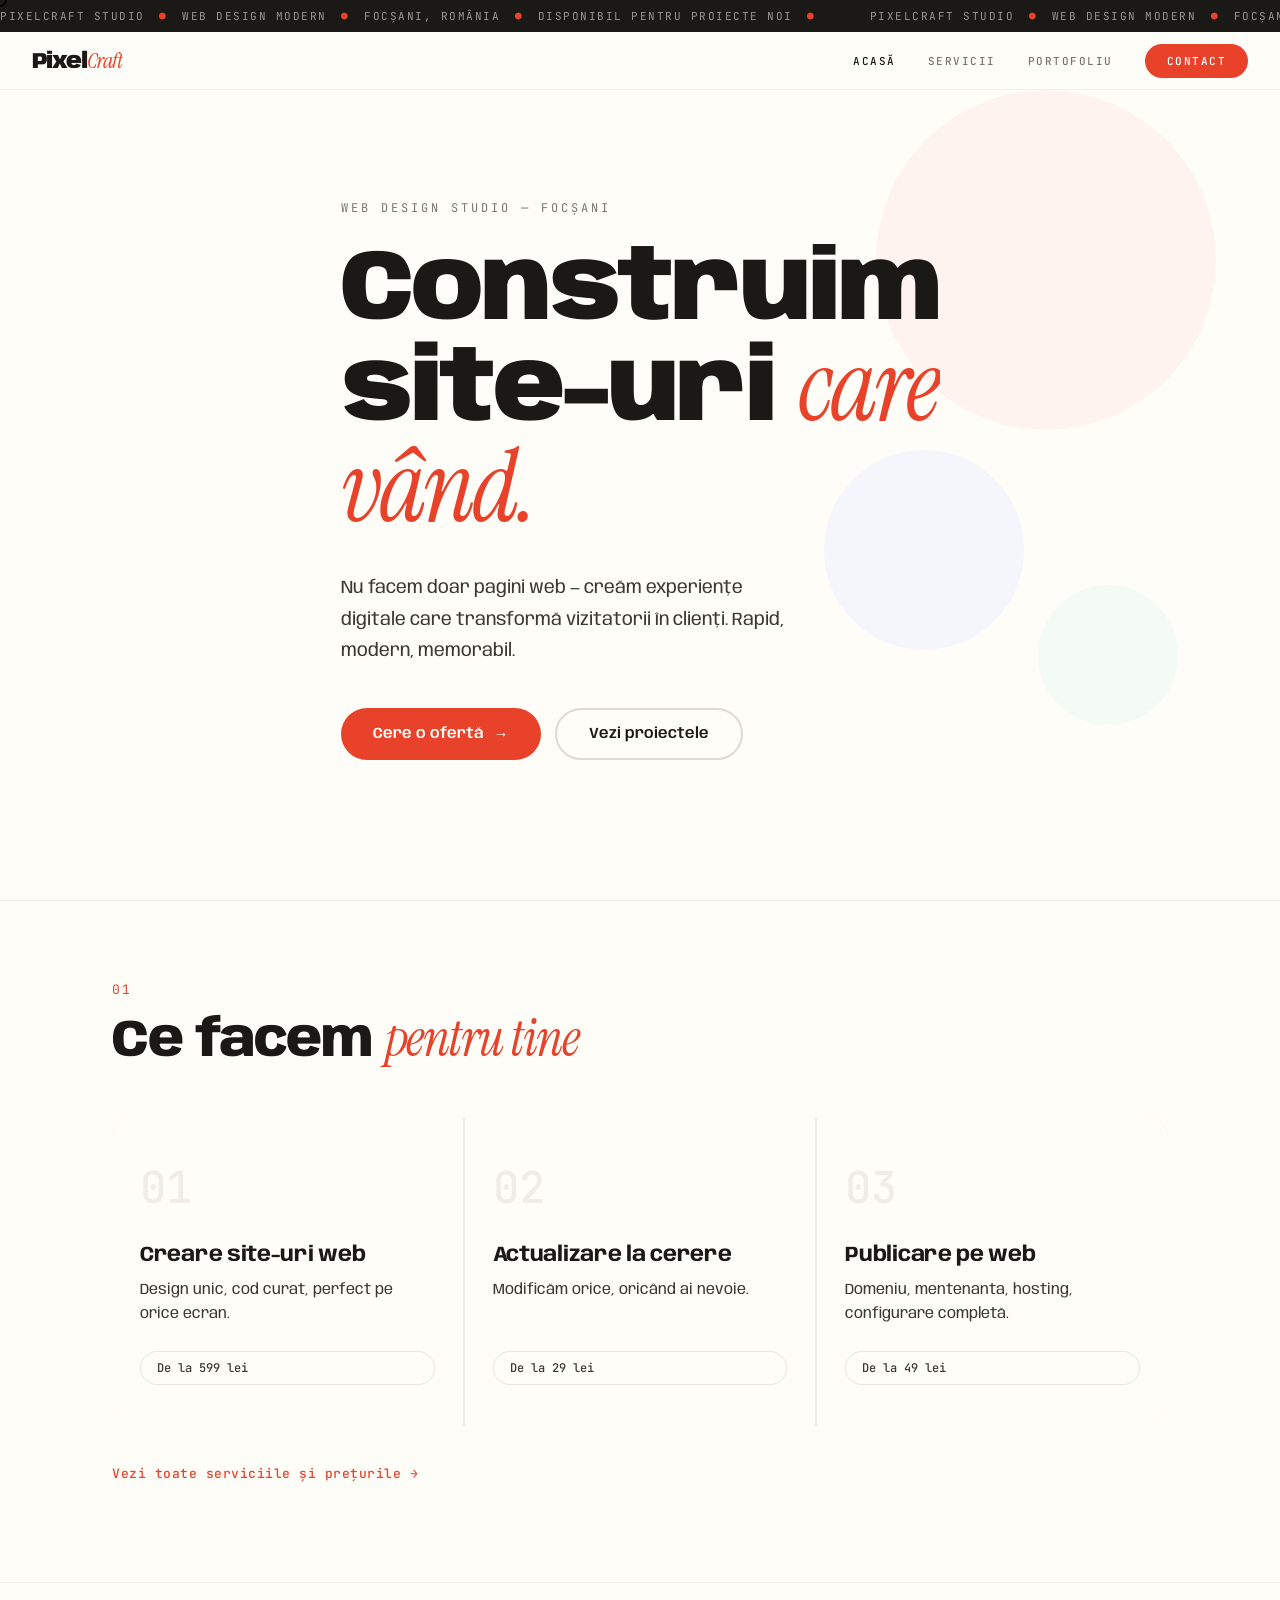
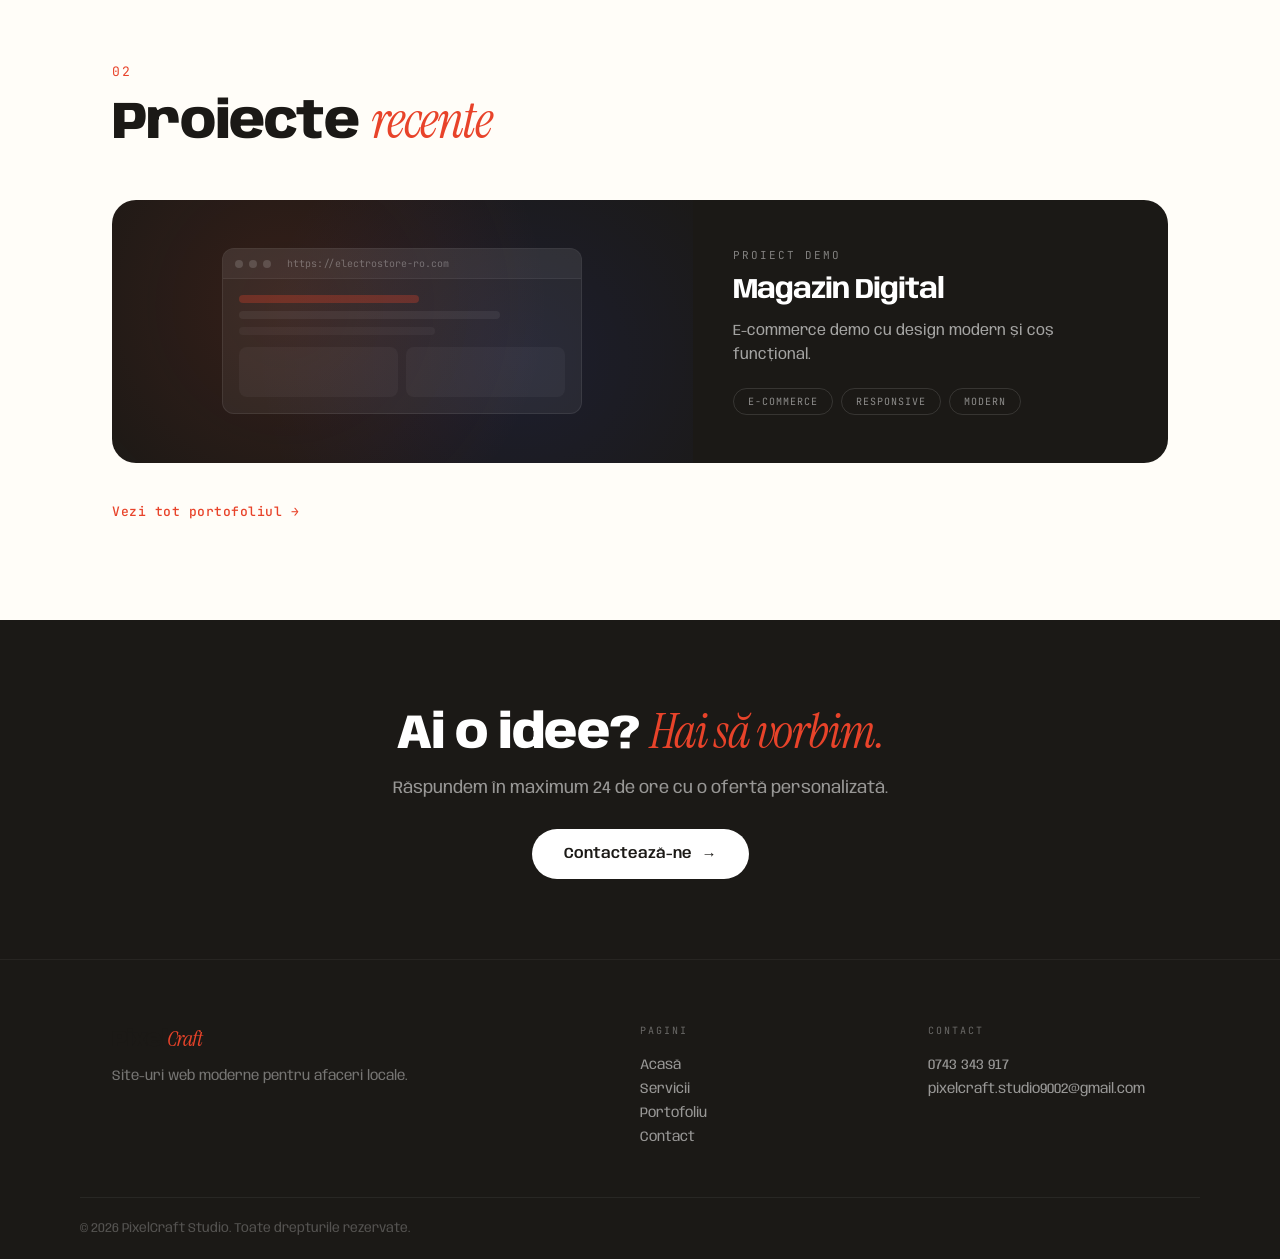
==== commit 13af62f4: "Update index.html" ====
--- a/index.html
+++ b/index.html
@@ -86,7 +86,7 @@
         <span class="sp-num">01</span>
         <h3 class="sp-name">Creare site-uri web</h3>
         <p class="sp-desc">Design unic, cod curat, perfect pe orice ecran.</p>
-        <span class="sp-price">De la 499 lei</span>
+        <span class="sp-price">De la 599 lei</span>
         <span class="sp-arrow">→</span>
       </a>
       <a href="servicii.html" class="service-preview-card anim anim-delay-1">
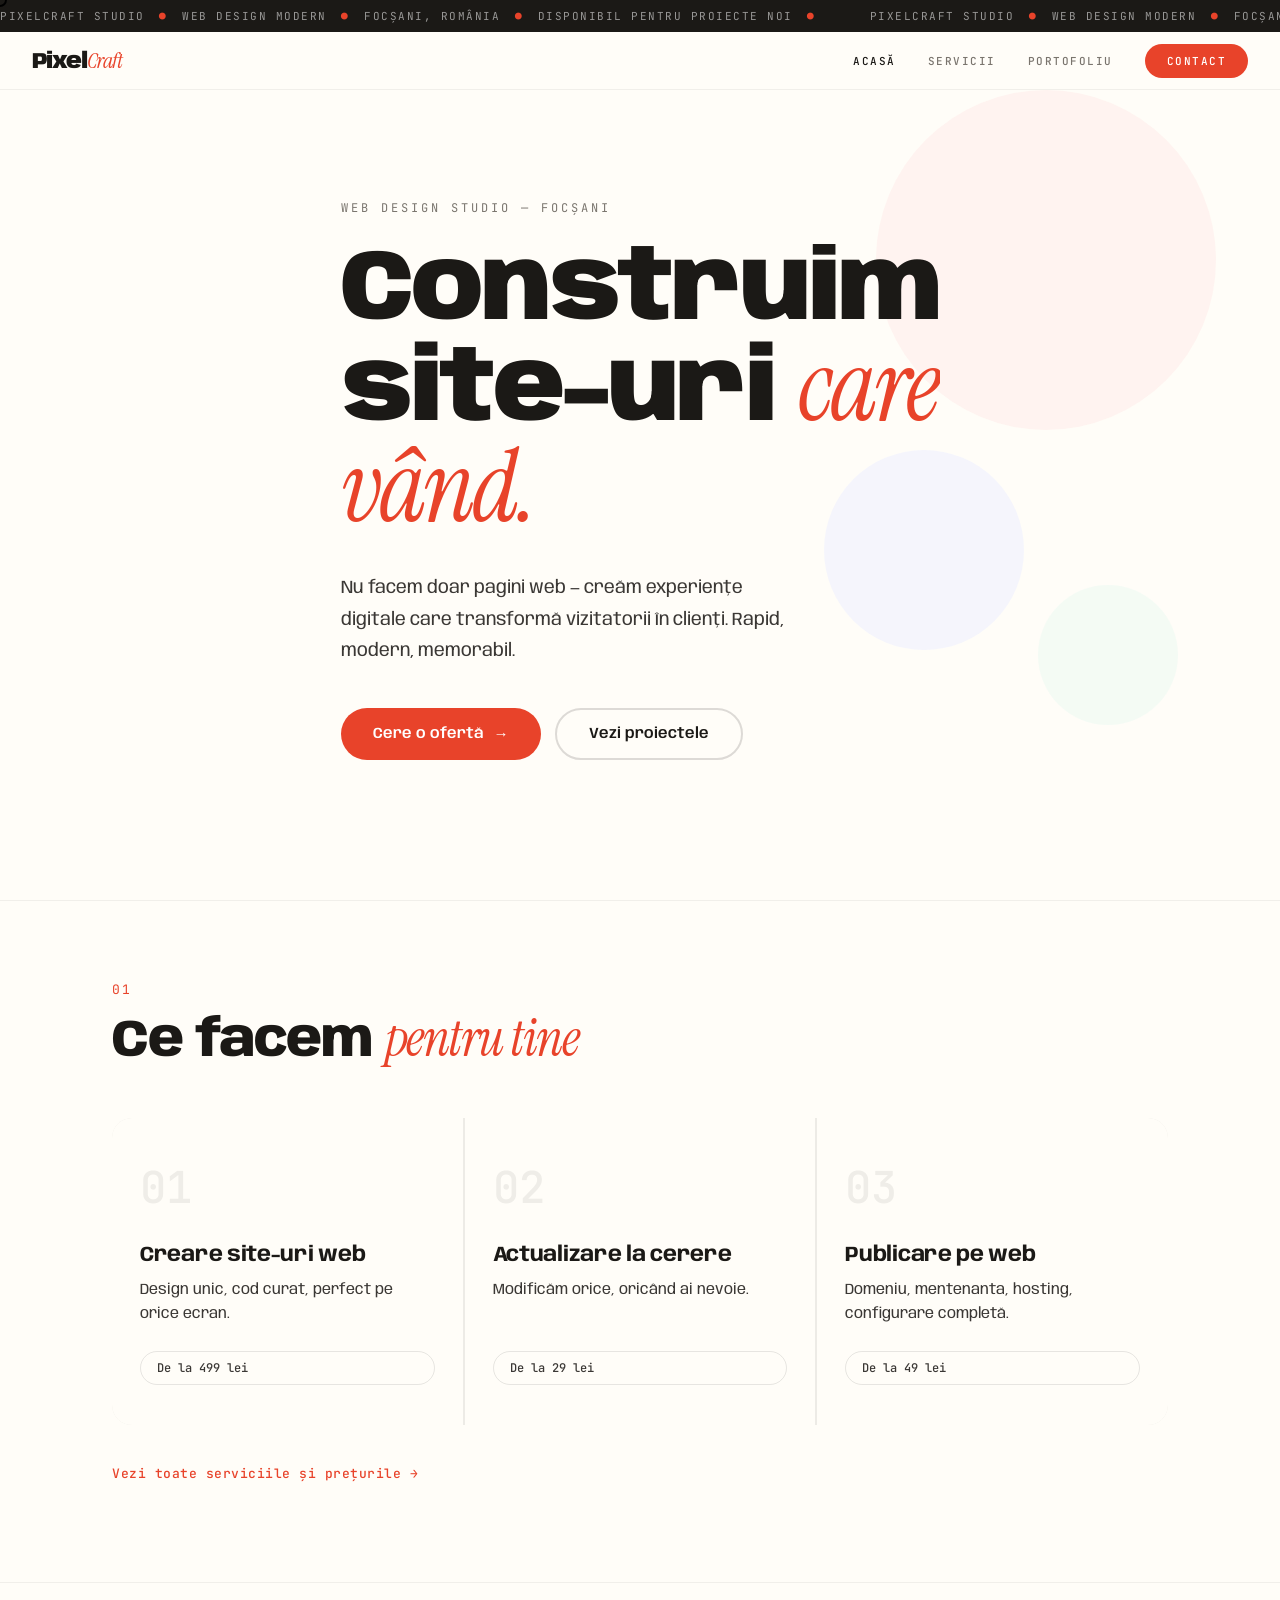
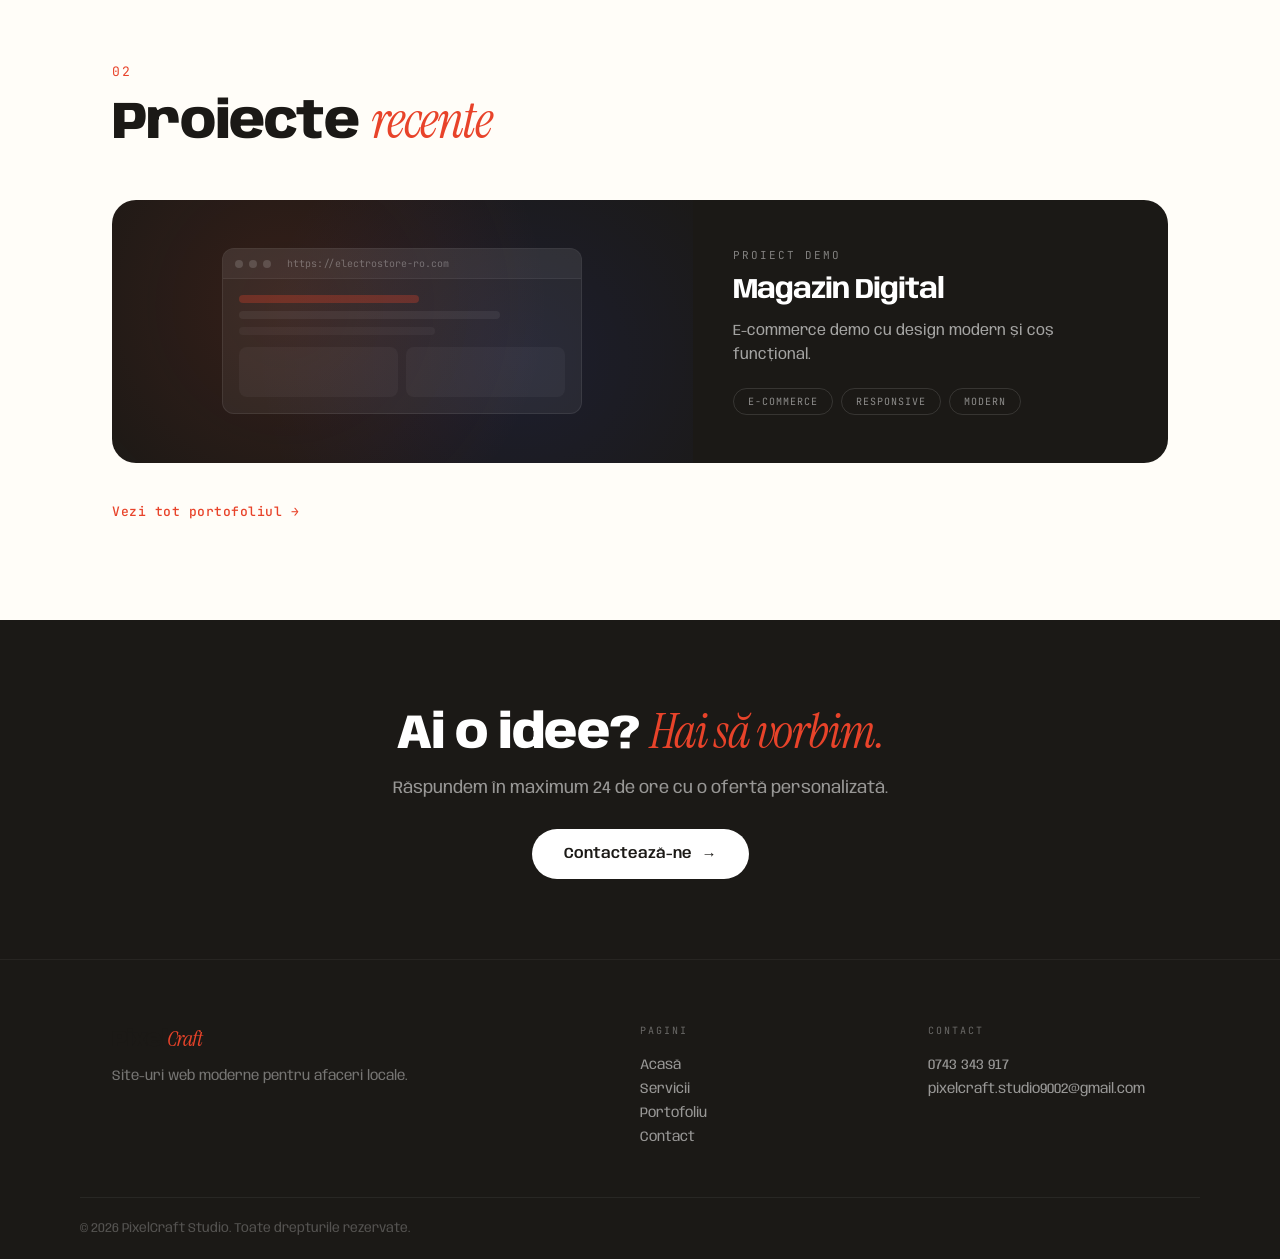
==== commit 3bfc3fe8: "Update index.html" ====
--- a/index.html
+++ b/index.html
@@ -86,7 +86,7 @@
         <span class="sp-num">01</span>
         <h3 class="sp-name">Creare site-uri web</h3>
         <p class="sp-desc">Design unic, cod curat, perfect pe orice ecran.</p>
-        <span class="sp-price">De la 599 lei</span>
+        <span class="sp-price">De la 499 lei</span>
         <span class="sp-arrow">→</span>
       </a>
       <a href="servicii.html" class="service-preview-card anim anim-delay-1">
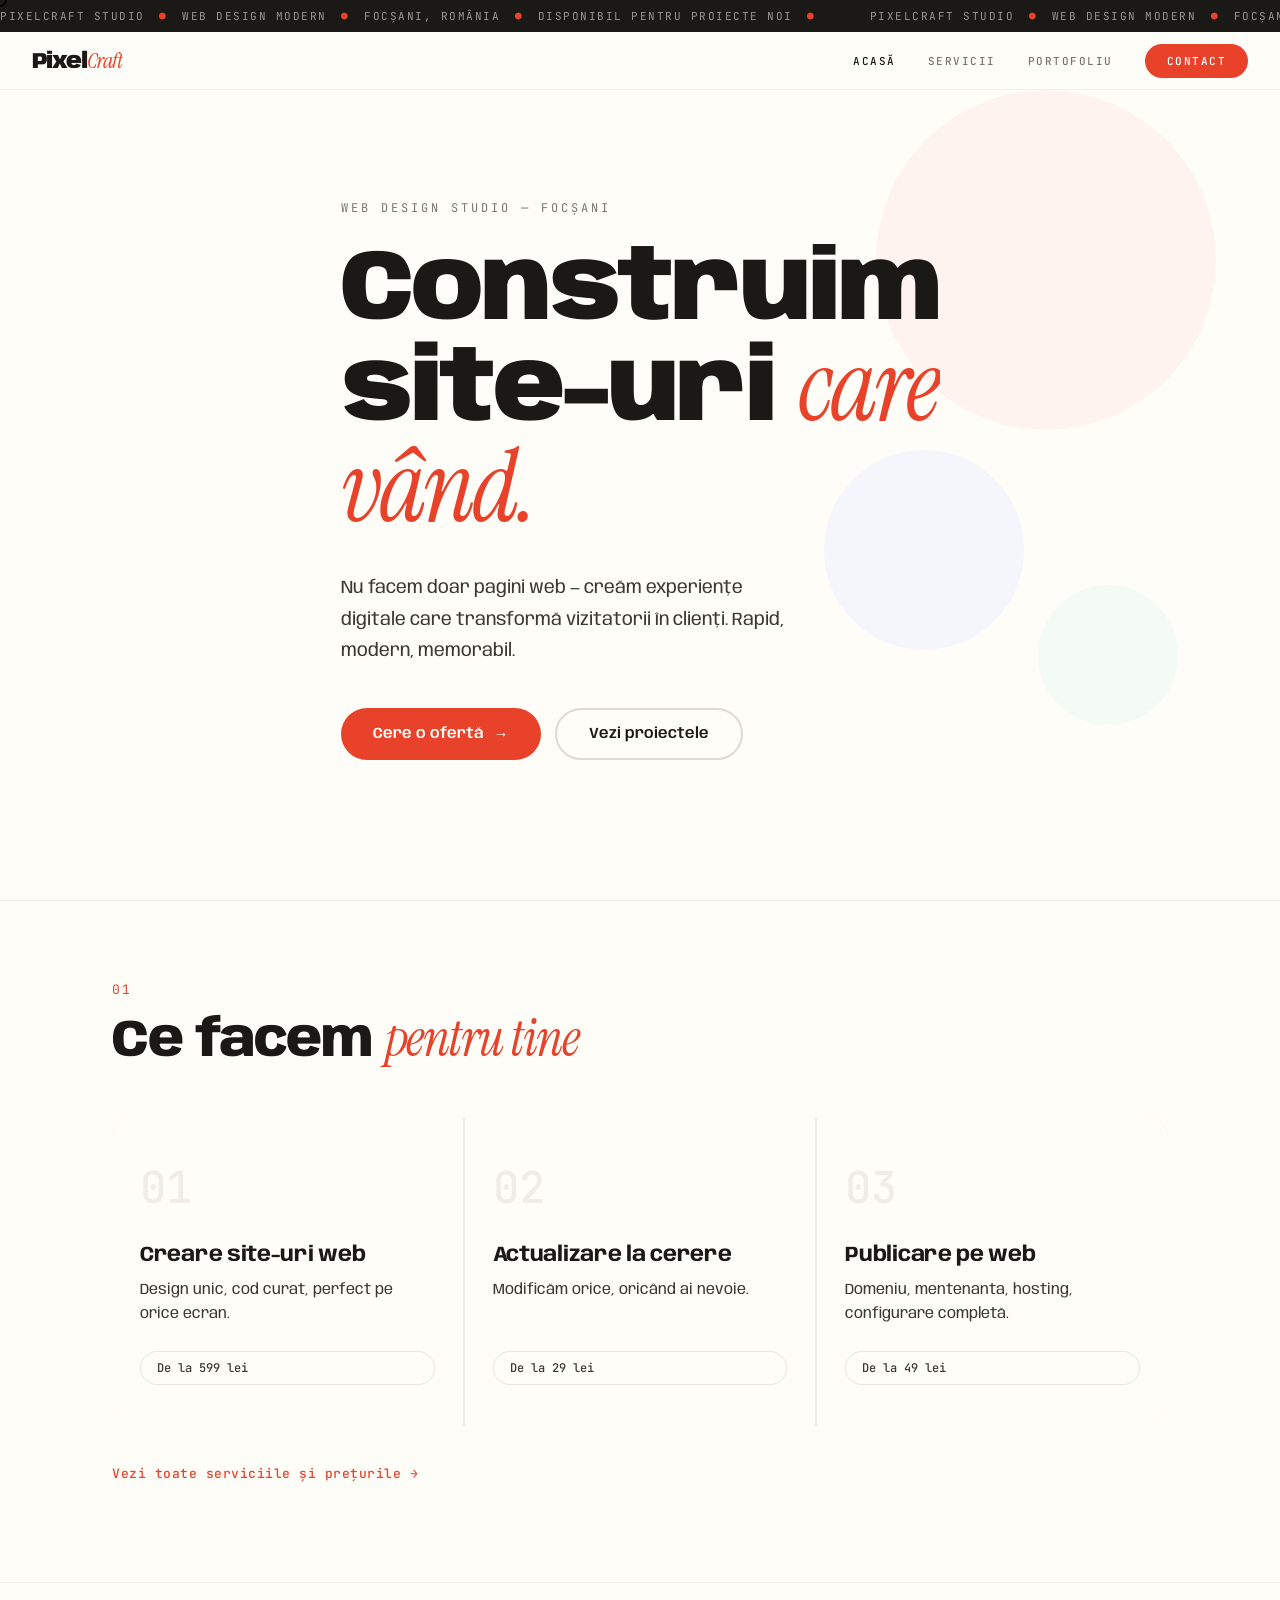
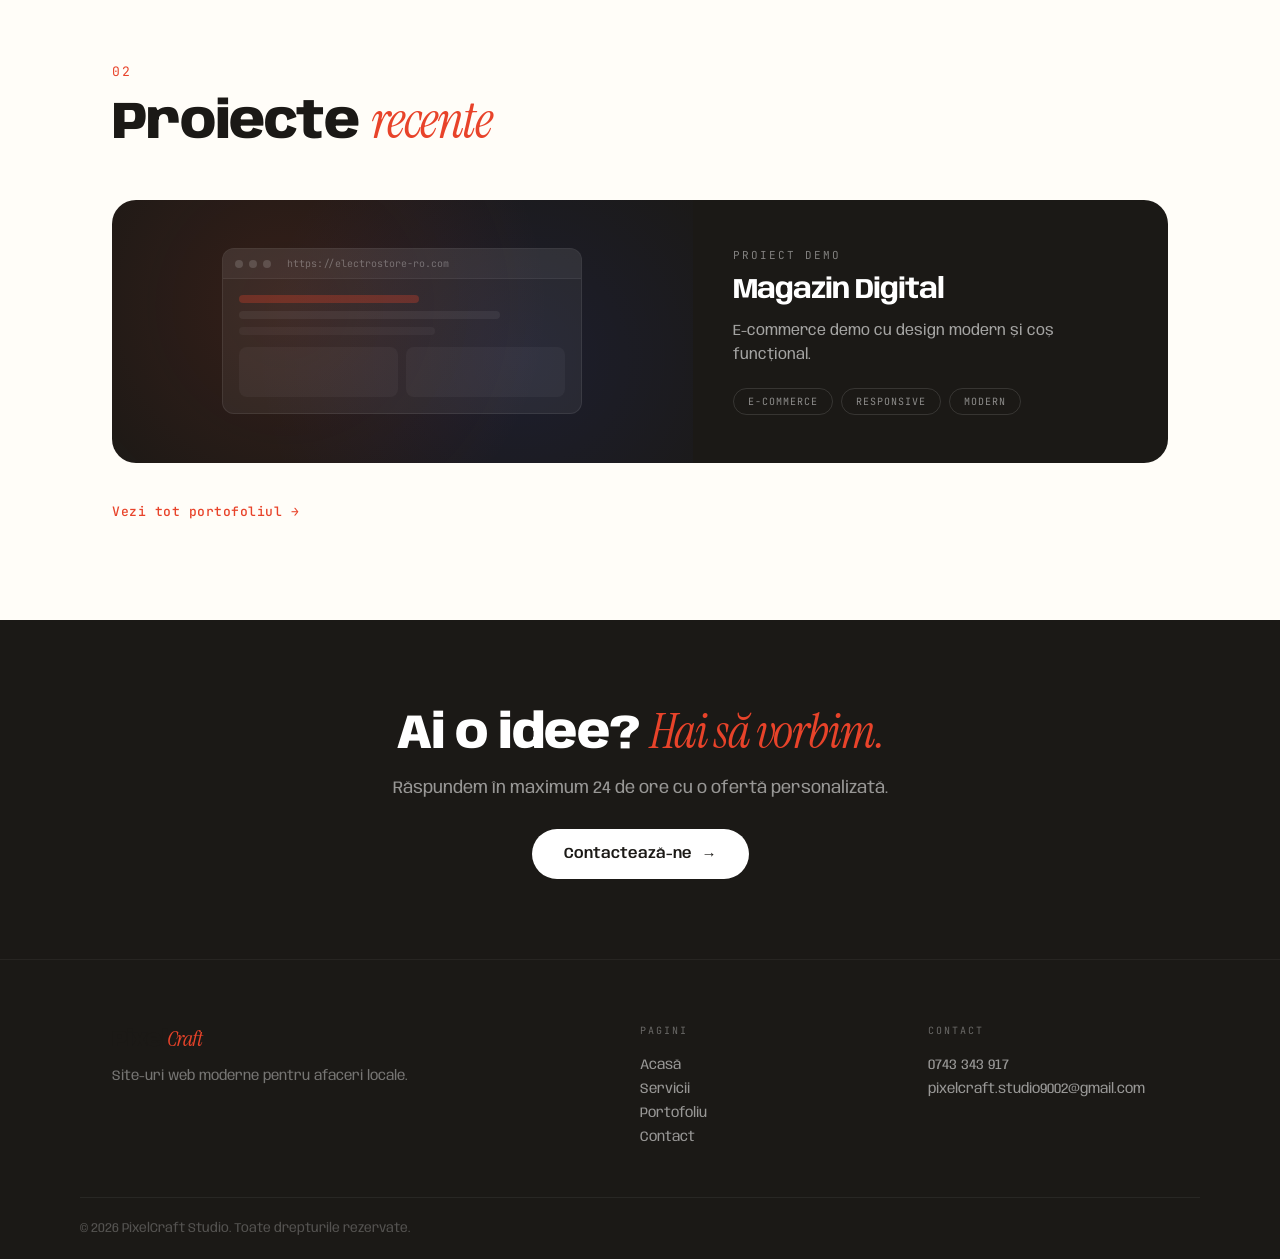
==== commit 85b7488e: "Update index.html" ====
--- a/index.html
+++ b/index.html
@@ -86,7 +86,7 @@
         <span class="sp-num">01</span>
         <h3 class="sp-name">Creare site-uri web</h3>
         <p class="sp-desc">Design unic, cod curat, perfect pe orice ecran.</p>
-        <span class="sp-price">De la 499 lei</span>
+        <span class="sp-price">De la 599 lei</span>
         <span class="sp-arrow">→</span>
       </a>
       <a href="servicii.html" class="service-preview-card anim anim-delay-1">
